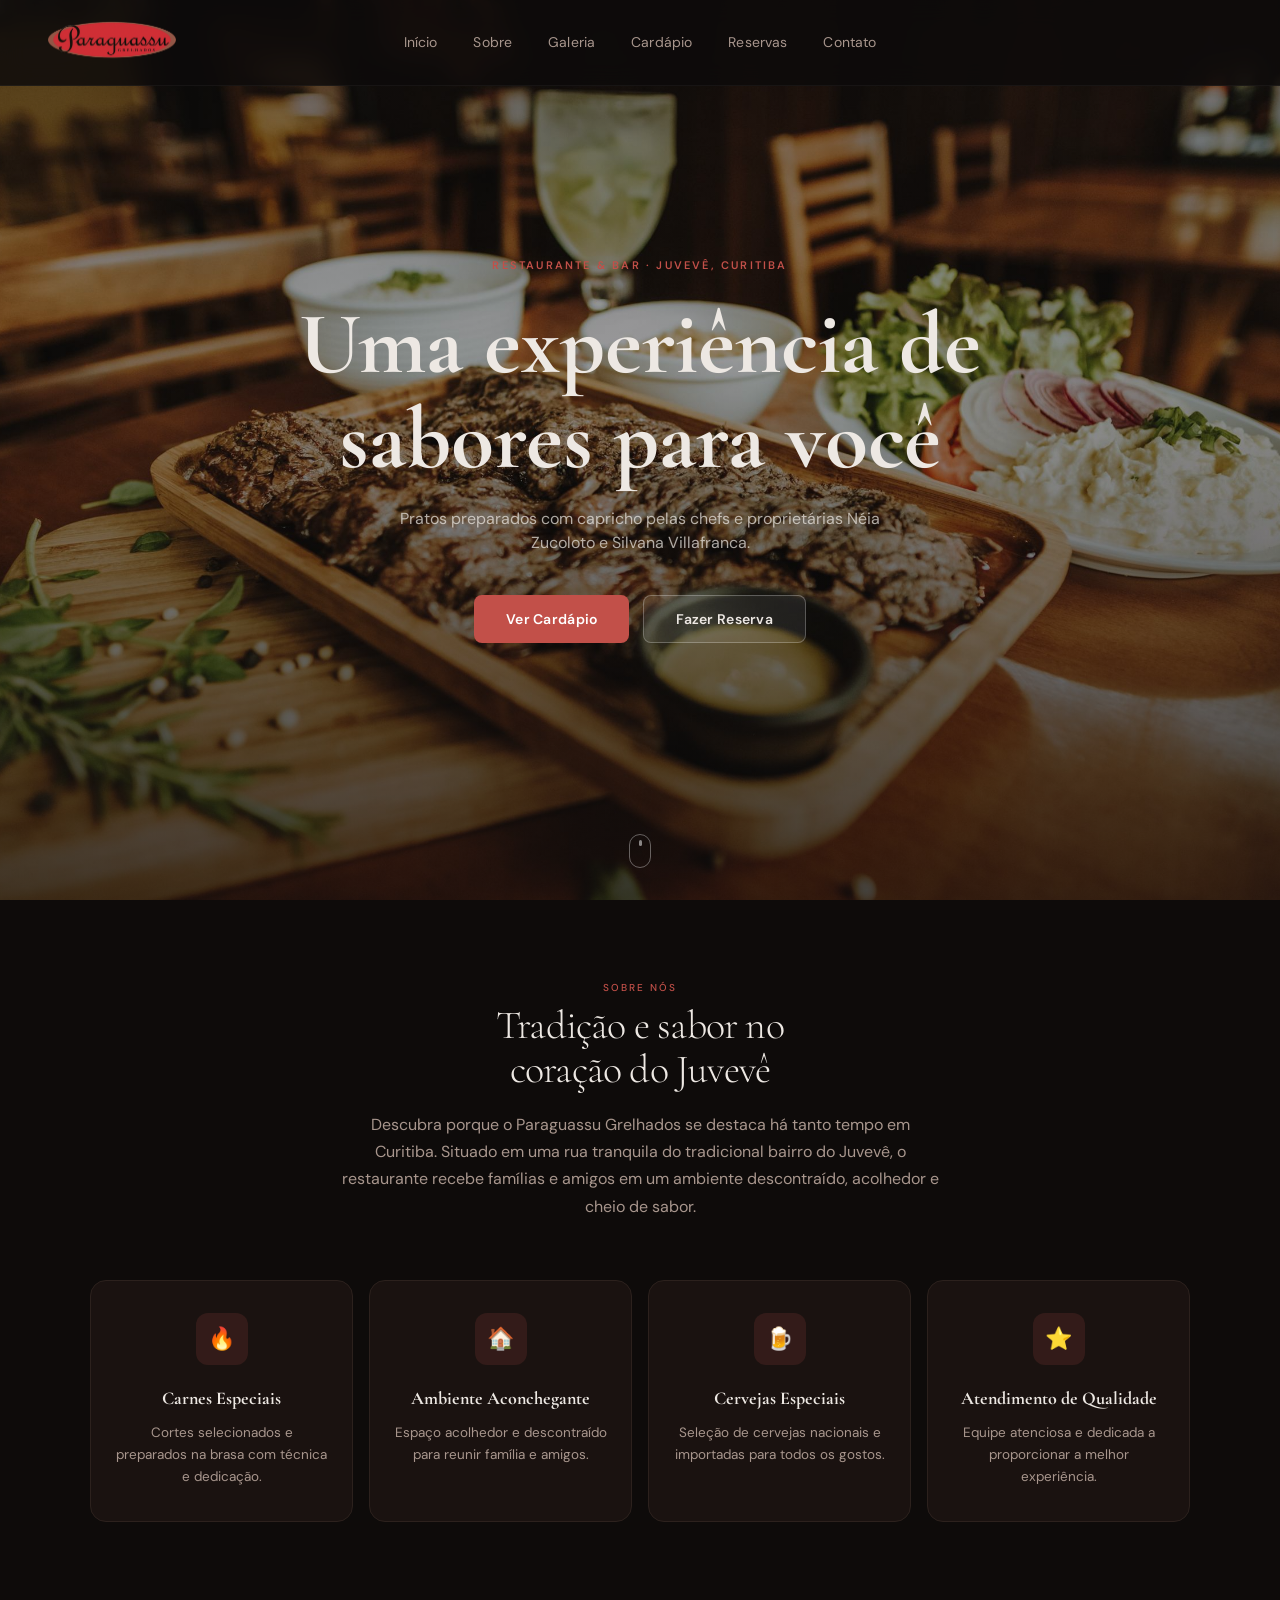
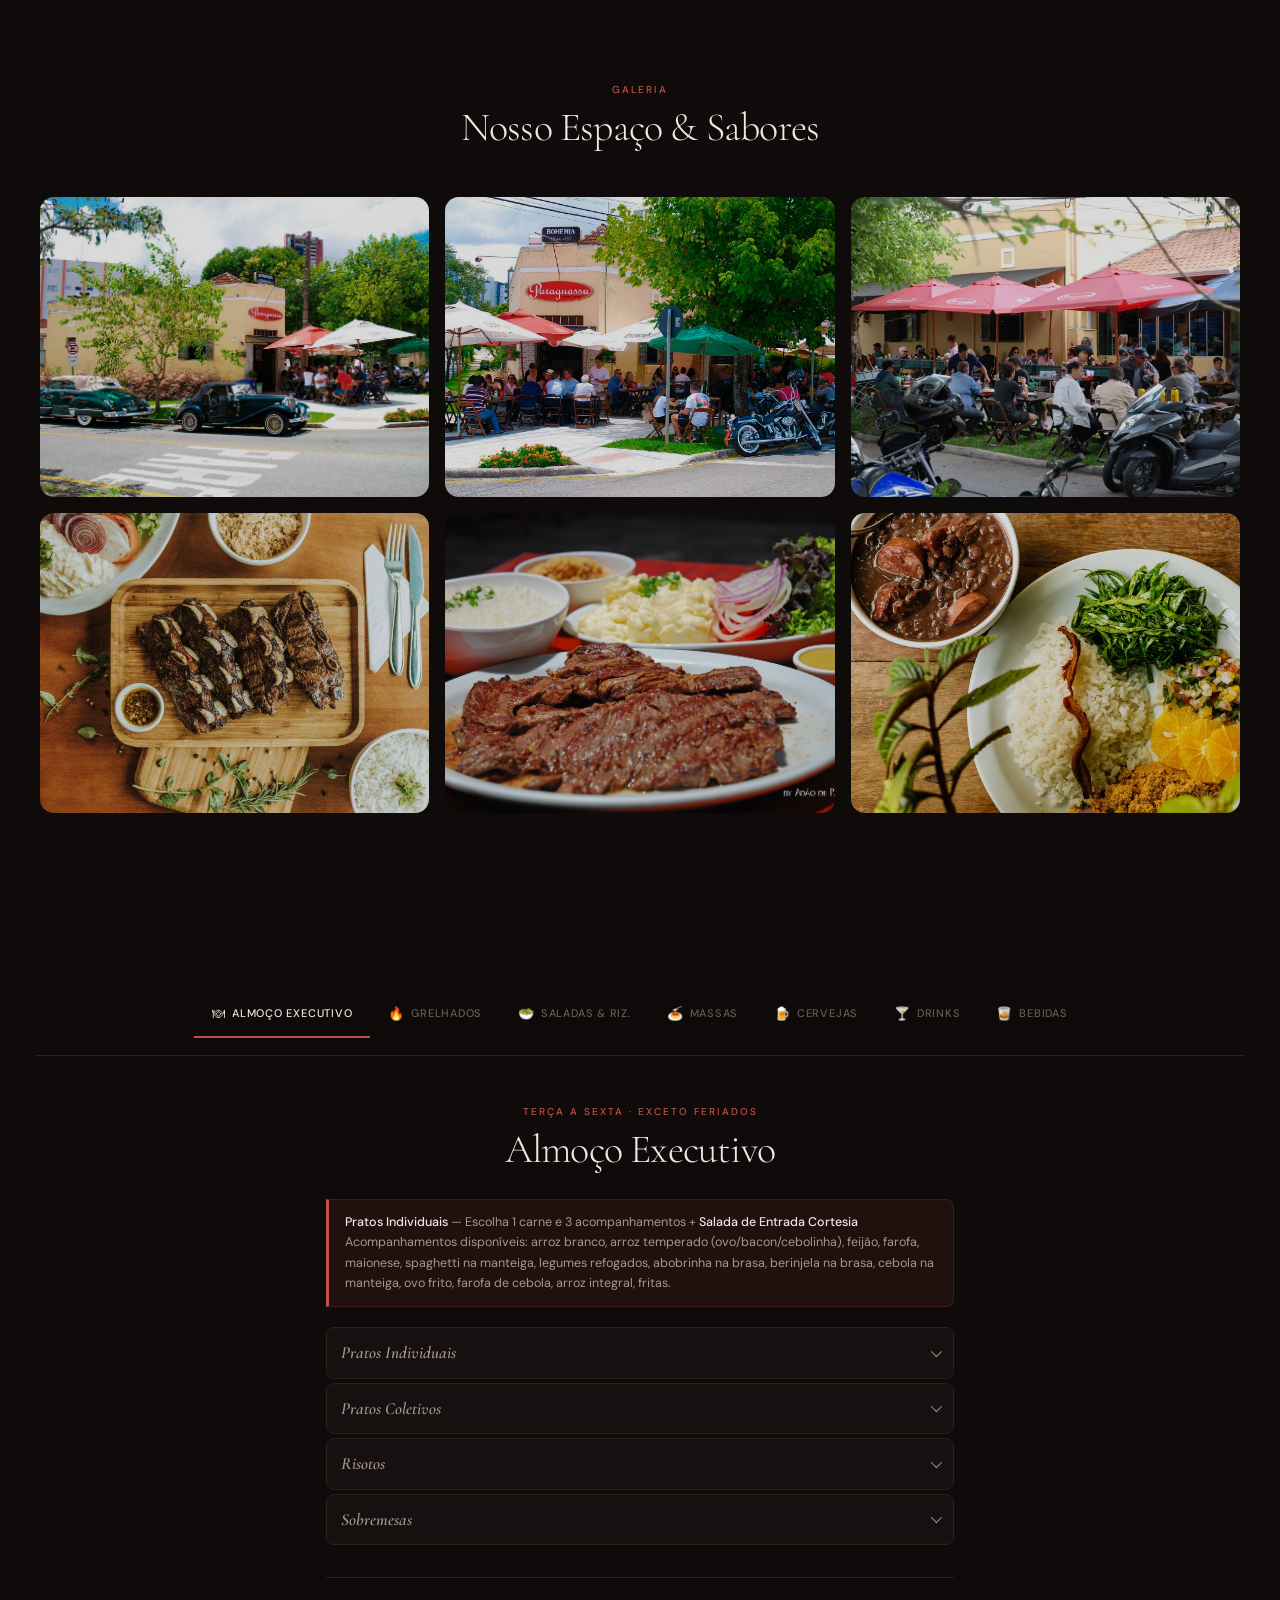
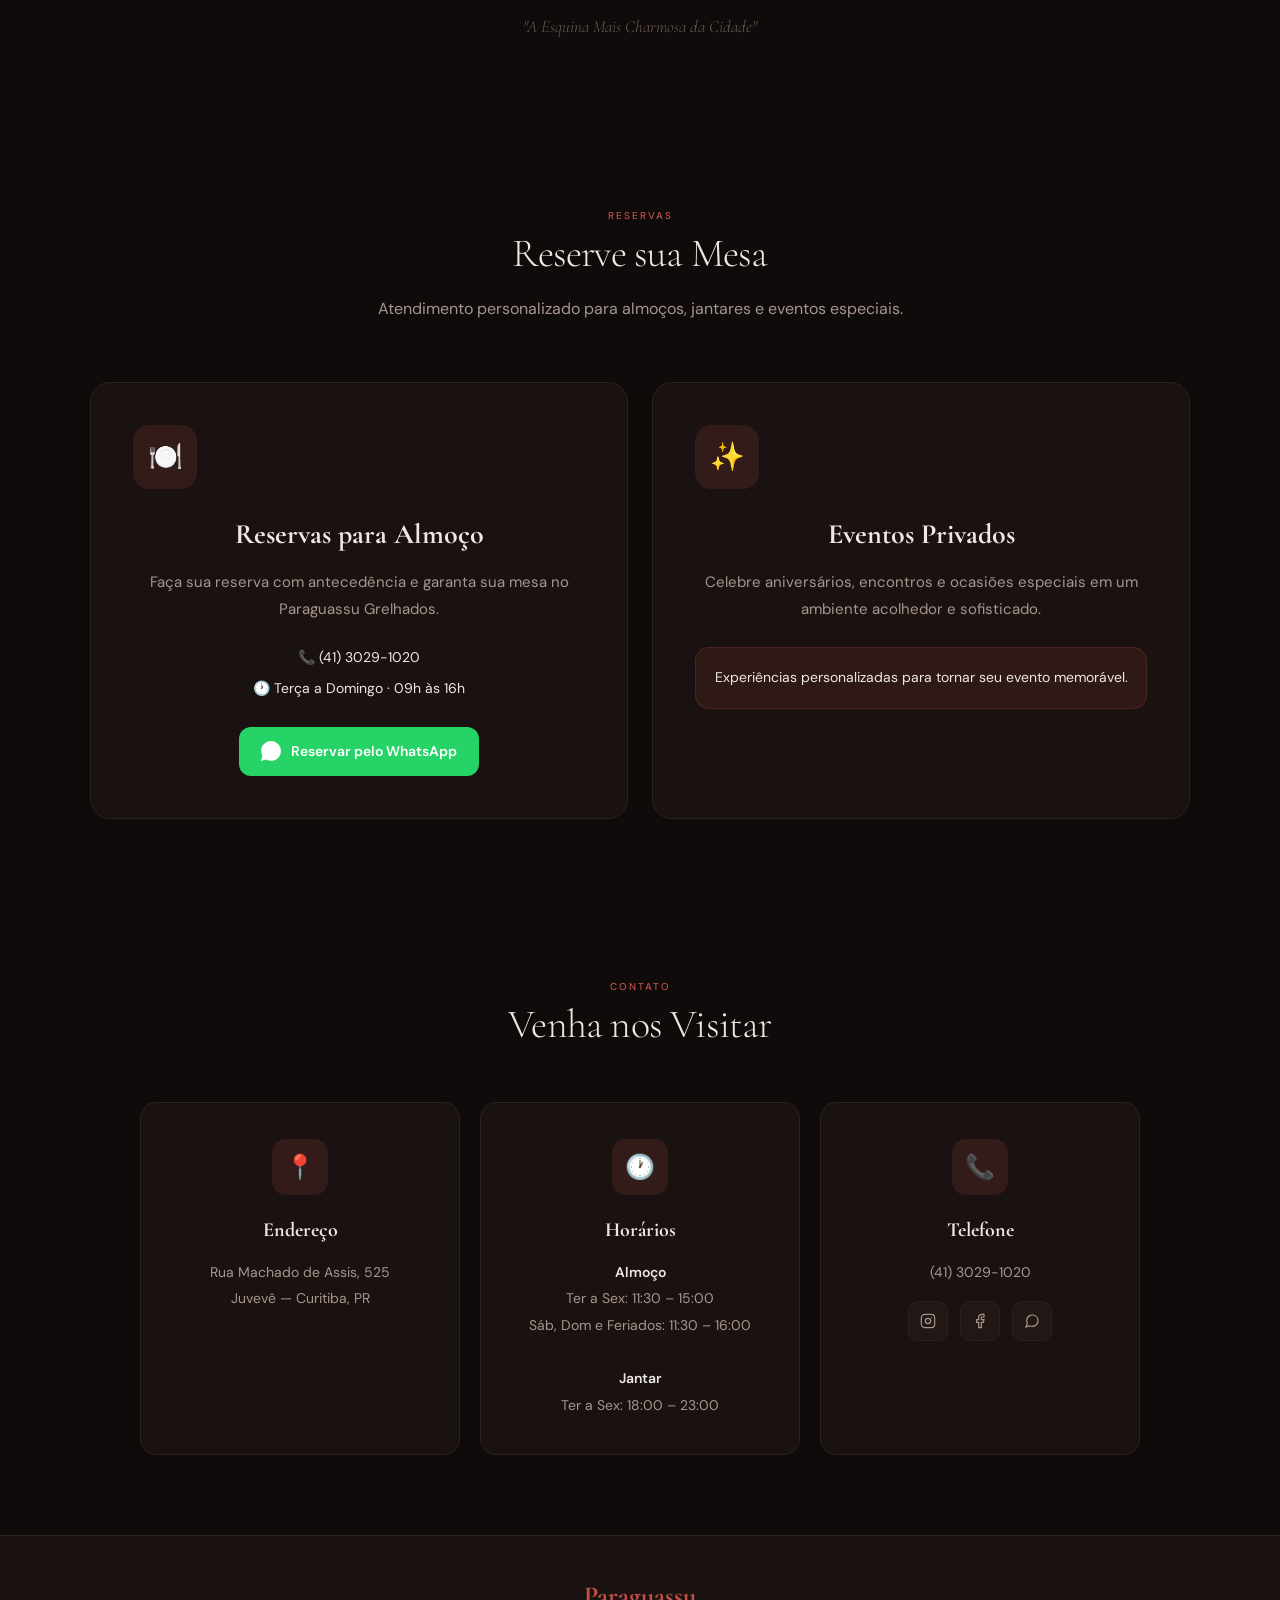
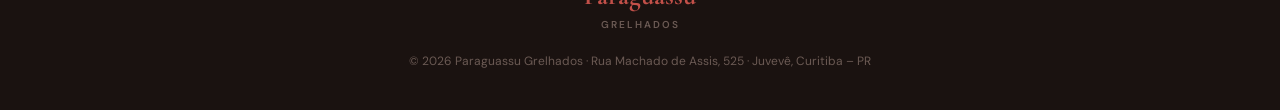
==== index.html @ b39ba0d5 "Site Paraguassu Grelhados" ====
<!DOCTYPE html>
<html lang="pt-BR">

<head>
    <meta charset="UTF-8" />
    <meta name="viewport" content="width=device-width, initial-scale=1.0" />

    <title>Paraguassu Grelhados — Restaurante no Juvevê, Curitiba | Carnes & Bar</title>
    <meta name="description"
        content="Restaurante especializado em grelhados no bairro Juvevê, Curitiba. Carnes selecionadas na brasa, cervejas especiais e ambiente aconchegante. Reserve sua mesa: (41) 3029-1020." />
    <meta name="keywords"
        content="restaurante Juvevê, grelhados Curitiba, churrasco Juvevê, restaurante Curitiba, picanha Curitiba, fraldinha, carnes na brasa, bar Juvevê, almoço executivo Curitiba, Paraguassu Grelhados" />

    <!-- Autor e robots -->
    <meta name="author" content="Paraguassu Grelhados" />
    <meta name="robots" content="index, follow, max-snippet:-1, max-image-preview:large, max-video-preview:-1" />

    <!-- URL canônica — substitua pelo domínio real -->
    <link rel="canonical" href="https://www.paraguassugrelhados.com.br/" />

    <!-- ═══════════════════════════════════════════════════════
         GEO — ajuda buscas locais
    ════════════════════════════════════════════════════════ -->
    <meta name="geo.region" content="BR-PR" />
    <meta name="geo.placename" content="Curitiba, Paraná, Brasil" />
    <meta name="geo.position" content="-25.4106;-49.2682" />
    <meta name="ICBM" content="-25.4106, -49.2682" />

    <!-- ═══════════════════════════════════════════════════════
         OPEN GRAPH — WhatsApp, Faacebook, LinkedIn
    ════════════════════════════════════════════════════════ -->
    <meta property="og:type" content="restaurant" />
    <meta property="og:site_name" content="Paraguassu Grelhados" />
    <meta property="og:title" content="Paraguassu Grelhados — Grelhados & Bar no Juvevê, Curitiba" />
    <meta property="og:description"
        content="Carnes selecionadas na brasa, cervejas especiais e um ambiente aconchegante no coração do Juvevê. Reserve agora: (41) 3029-1020." />
    <meta property="og:url" content="https://www.paraguassugrelhados.com.br/" />
    <meta property="og:image" content="https://www.paraguassugrelhados.com.br/imagens/og-image.jpg" />
    <meta property="og:image:width" content="1200" />
    <meta property="og:image:height" content="630" />
    <meta property="og:image:alt" content="Carnes grelhadas na brasa do Paraguassu Grelhados em Curitiba" />
    <meta property="og:locale" content="pt_BR" />

    <!-- Dados específicos de restaurante para Facebook -->
    <meta property="restaurant:contact_info:street_address" content="Rua Machado de Assis, 525" />
    <meta property="restaurant:contact_info:locality" content="Juvevê" />
    <meta property="restaurant:contact_info:region" content="Curitiba, PR" />
    <meta property="restaurant:contact_info:country_name" content="Brasil" />
    <meta property="restaurant:contact_info:phone_number" content="+55 41 3029-1020" />
    <link rel="preconnect" href="https://fonts.googleapis.com" />
    <link rel="preconnect" href="https://fonts.gstatic.com" crossorigin />
    <link rel="dns-prefetch" href="https://www.google-analytics.com" />
    <link
        href="https://fonts.googleapis.com/css2?family=Playfair+Display:wght@400;700;900&family=Inter:wght@300;400;500;600&display=swap"
        rel="stylesheet" />

    <!-- Preload da imagem hero (LCP) — troque pelo nome real -->
    <link rel="preload" as="image" href="imagens/foto_ambiente_1.webp" fetchpriority="high" />

    <link rel="stylesheet" href="styles.css" />

    <!-- ═══════════════════════════════════════════════════════
         SCHEMA.ORG — Dados Estruturados JSON-LD
         Google usa isso para rich results: horários, avaliações,
         cardápio, endereço no Google Maps etc.
    ════════════════════════════════════════════════════════ -->
    <script type="application/ld+json">
    {
      "@context": "https://schema.org",
      "@type": "Restaurant",
      "@id": "https://www.paraguassugrelhados.com.br/#restaurant",
      "name": "Paraguassu Grelhados",
      "alternateName": "Paraguassu",
      "description": "Restaurante especializado em grelhados e carnes na brasa no bairro Juvevê, Curitiba. Ambiente aconchegante, cervejas especiais e atendimento personalizado.",
      "url": "https://www.paraguassugrelhados.com.br/",
      "logo": "https://www.paraguassugrelhados.com.br/imagens/logo.png",
      "image": [
        "https://www.paraguassugrelhados.com.br/imagens/og-image.jpg",
        "https://www.paraguassugrelhados.com.br/imagens/foto_ambiente_1.webp",
        "https://www.paraguassugrelhados.com.br/imagens/foto_prato_2.jpg"
      ],
      "telephone": "+55-41-3029-1020",
      "email": "contato@paraguassugrelhados.com.br",
      "address": {
        "@type": "PostalAddress",
        "streetAddress": "Rua Machado de Assis, 525",
        "addressLocality": "Curitiba",
        "addressRegion": "PR",
        "postalCode": "80035-010",
        "addressCountry": "BR",
        "description": "Bairro Juvevê"
      },
      "geo": {
        "@type": "GeoCoordinates",
        "latitude": -25.4106,
        "longitude": -49.2682
      },
      "hasMap": "https://maps.google.com/?q=Rua+Machado+de+Assis,525,Juvevê,Curitiba",
      "openingHoursSpecification": [
        {
          "@type": "OpeningHoursSpecification",
          "dayOfWeek": ["Tuesday","Wednesday","Thursday","Friday"],
          "opens": "11:30",
          "closes": "15:00",
          "description": "Almoço"
        },
        {
          "@type": "OpeningHoursSpecification",
          "dayOfWeek": ["Saturday","Sunday"],
          "opens": "11:30",
          "closes": "16:00",
          "description": "Almoço — Sábado, Domingo e Feriados"
        },
        {
          "@type": "OpeningHoursSpecification",
          "dayOfWeek": ["Tuesday","Wednesday","Thursday","Friday"],
          "opens": "18:00",
          "closes": "23:00",
          "description": "Jantar"
        }
      ],
      "servesCuisine": ["Brasileira","Grelhados","Carnes na Brasa","Bar"],
      "priceRange": "$$",
      "currenciesAccepted": "BRL",
      "paymentAccepted": "Dinheiro, Cartão de Crédito, Cartão de Débito, PIX",
      "menu": "https://www.paraguassugrelhados.com.br/cardapio/",
      "hasMenu": {
        "@type": "Menu",
        "name": "Cardápio Paraguassu Grelhados",
        "url": "https://www.paraguassugrelhados.com.br/cardapio/",
        "hasMenuSection": [
          {
            "@type": "MenuSection",
            "name": "Grelhados",
            "description": "Carnes selecionadas grelhadas na brasa: picanha, fraldinha, mignon, contrafilé e muito mais."
          },
          {
            "@type": "MenuSection",
            "name": "Almoço Executivo",
            "description": "Prato completo com carne, 3 acompanhamentos e salada de entrada cortesia. Disponível de terça a sexta."
          },
          {
            "@type": "MenuSection",
            "name": "Cervejas Especiais",
            "description": "Seleção de cervejas artesanais nacionais e importadas."
          },
          {
            "@type": "MenuSection",
            "name": "Drinks e Caipirinhas",
            "description": "Coquetéis artesanais, caipirinhas e drinques especiais."
          }
        ]
      },
      "sameAs": [
        "https://www.instagram.com/paraguassugrelhados/",
        "https://www.facebook.com/ParaguassuGrelhados/"
      ],
      "founder": [
        {
          "@type": "Person",
          "name": "Néia Zucoloto"
        },
        {
          "@type": "Person",
          "name": "Silvana Villafranca"
        }
      ],
      "amenityFeature": [
        { "@type": "LocationFeatureSpecification", "name": "Estacionamento próximo", "value": true },
        { "@type": "LocationFeatureSpecification", "name": "Aceita reservas", "value": true },
        { "@type": "LocationFeatureSpecification", "name": "Ambiente familiar", "value": true },
        { "@type": "LocationFeatureSpecification", "name": "Bar", "value": true },
        { "@type": "LocationFeatureSpecification", "name": "Área para eventos privados", "value": true }
      ]
    }
    </script>

    <!-- BreadcrumbList — ajuda o Google exibir trilha de navegação nos resultados -->
    <script type="application/ld+json">
    {
      "@context": "https://schema.org",
      "@type": "BreadcrumbList",
      "itemListElement": [
        {
          "@type": "ListItem",
          "position": 1,
          "name": "Início",
          "item": "https://www.paraguassugrelhados.com.br/"
        },
        {
          "@type": "ListItem",
          "position": 2,
          "name": "Cardápio",
          "item": "https://www.paraguassugrelhados.com.br/#cardapio"
        },
        {
          "@type": "ListItem",
          "position": 3,
          "name": "Reservas",
          "item": "https://www.paraguassugrelhados.com.br/#reservas"
        },
        {
          "@type": "ListItem",
          "position": 4,
          "name": "Contato",
          "item": "https://www.paraguassugrelhados.com.br/#contato"
        }
      ]
    }
    </script>

    <!-- FAQ Schema — aparece como rich snippet no Google -->
    <script type="application/ld+json">
    {
      "@context": "https://schema.org",
      "@type": "FAQPage",
      "mainEntity": [
        {
          "@type": "Question",
          "name": "Qual o horário de funcionamento do Paraguassu Grelhados?",
          "acceptedAnswer": {
            "@type": "Answer",
            "text": "Almoço: terça a sexta das 11h30 às 15h00; sábado, domingo e feriados das 11h30 às 16h00. Jantar: terça a sexta das 18h00 às 23h00."
          }
        },
        {
          "@type": "Question",
          "name": "Como fazer uma reserva no Paraguassu Grelhados?",
          "acceptedAnswer": {
            "@type": "Answer",
            "text": "Você pode reservar pelo telefone (41) 3029-1020 ou pelo WhatsApp. Atendemos de terça a domingo das 09h às 16h."
          }
        },
        {
          "@type": "Question",
          "name": "Onde fica o Paraguassu Grelhados?",
          "acceptedAnswer": {
            "@type": "Answer",
            "text": "Estamos localizados na Rua Machado de Assis, 525, no bairro Juvevê, em Curitiba — PR."
          }
        },
        {
          "@type": "Question",
          "name": "O Paraguassu Grelhados tem almoço executivo?",
          "acceptedAnswer": {
            "@type": "Answer",
            "text": "Sim! Oferecemos almoço executivo de terça a sexta (exceto feriados), com escolha de 1 carne, 3 acompanhamentos e salada de entrada cortesia."
          }
        }
      ]
    }
    </script>

</head>

<body>

    <nav id="navbar">
        <div class="nav-logo">
            <img src="imagens/logo.png" alt="Paraguassu Grelhados — Restaurante no Juvevê, Curitiba"
                class="nav-logo-img" loading="eager" />
        </div>
        <ul class="nav-links">
            <li><a href="#inicio">Início</a></li>
            <li><a href="#sobre">Sobre</a></li>
            <li><a href="#galeria">Galeria</a></li>
            <li><a href="#cardapio">Cardápio</a></li>
            <li><a href="#reservas">Reservas</a></li>
            <li><a href="#contato">Contato</a></li>
        </ul>
        <button class="hamburger" onclick="toggleMenu()" aria-label="Abrir menu de navegação">
            <span></span><span></span><span></span>
        </button>
    </nav>

    <div class="mobile-menu" id="mobileMenu" role="navigation" aria-label="Menu mobile">
        <button class="mobile-close" onclick="toggleMenu()" aria-label="Fechar menu">✕</button>
        <a href="#inicio" onclick="toggleMenu()">Início</a>
        <a href="#sobre" onclick="toggleMenu()">Sobre</a>
        <a href="#cardapio" onclick="toggleMenu()">Cardápio</a>
        <a href="#galeria" onclick="toggleMenu()">Galeria</a>
        <a href="#reservas" onclick="toggleMenu()">Reservas</a>
        <a href="#contato" onclick="toggleMenu()">Contato</a>
    </div>

    <!-- HERO -->
    <section id="inicio" aria-label="Apresentação do restaurante">
        <div class="hero-bg" role="img" aria-label="Carnes grelhadas na brasa do Paraguassu Grelhados"></div>
        <div class="hero-content">
            <p class="hero-eyebrow">Restaurante &amp; Bar · Juvevê, Curitiba</p>
            <h1 class="hero-title">Uma experiência de sabores para você</h1>
            <p class="hero-sub">Pratos preparados com capricho pelas chefs e proprietárias Néia Zucoloto e Silvana
                Villafranca.</p>
            <div class="hero-btns">
                <button class="btn-primary"
                    onclick="document.getElementById('cardapio').scrollIntoView({behavior:'smooth'})">
                    Ver Cardápio
                </button>
                <button class="btn-outline"
                    onclick="document.getElementById('reservas').scrollIntoView({behavior:'smooth'})">
                    Fazer Reserva
                </button>
            </div>
        </div>
        <div class="scroll-hint" aria-hidden="true">
            <div class="scroll-mouse"></div>
        </div>
    </section>

    <!-- SOBRE -->
    <section id="sobre" aria-label="Sobre o Paraguassu Grelhados">
        <p class="section-tag reveal">Sobre Nós</p>
        <h2 class="section-title reveal">Tradição e sabor no<br>coração do Juvevê</h2>
        <p class="section-subtitle reveal">Descubra porque o Paraguassu Grelhados se destaca há tanto tempo em Curitiba.
            Situado em uma rua tranquila do tradicional bairro do Juvevê, o restaurante recebe famílias e amigos em um
            ambiente descontraído, acolhedor e cheio de sabor.</p>
        <div class="sobre-grid">
            <div class="feature-card reveal">
                <div class="feature-icon" aria-hidden="true">🔥</div>
                <div class="feature-title">Carnes Especiais</div>
                <p class="feature-text">Cortes selecionados e preparados na brasa com técnica e dedicação.</p>
            </div>
            <div class="feature-card reveal">
                <div class="feature-icon" aria-hidden="true">🏠</div>
                <div class="feature-title">Ambiente Aconchegante</div>
                <p class="feature-text">Espaço acolhedor e descontraído para reunir família e amigos.</p>
            </div>
            <div class="feature-card reveal">
                <div class="feature-icon" aria-hidden="true">🍺</div>
                <div class="feature-title">Cervejas Especiais</div>
                <p class="feature-text">Seleção de cervejas nacionais e importadas para todos os gostos.</p>
            </div>
            <div class="feature-card reveal">
                <div class="feature-icon" aria-hidden="true">⭐</div>
                <div class="feature-title">Atendimento de Qualidade</div>
                <p class="feature-text">Equipe atenciosa e dedicada a proporcionar a melhor experiência.</p>
            </div>
        </div>
    </section>

    <!-- GALERIA -->
    <section id="galeria" aria-label="Galeria de fotos do Paraguassu Grelhados">
        <p class="section-tag reveal">Galeria</p>
        <h2 class="section-title reveal">Nosso Espaço &amp; Sabores</h2>
        <div class="gallery-grid" style="margin-top:48px;">
            <div class="gallery-item reveal">
                <div class="gallery-ph">
                    <img src="imagens/paraguassu_grelhados_fachada_0101.jpg"
                        alt="Fachada do Paraguassu Grelhados na Rua Machado de Assis, Juvevê, Curitiba" width="600"
                        height="400" loading="lazy" />
                </div>
            </div>
            <div class="gallery-item reveal" onclick="openLightbox(this)">
                <div class="gallery-ph">
                    <img src="imagens/foto_ambiente_2.jpg"
                        alt="Ambiente interno do Paraguassu Grelhados — mesas e decoração aconchegante" width="600"
                        height="400" loading="lazy" />
                </div>
            </div>
            <div class="gallery-item reveal" onclick="openLightbox(this)">
                <div class="gallery-ph">
                    <img src="imagens/foto_ambiente_1.webp" alt="Salão do restaurante Paraguassu Grelhados em Curitiba"
                        width="600" height="400" loading="lazy" />
                </div>
            </div>
            <div class="gallery-item reveal" onclick="openLightbox(this)">
                <div class="gallery-ph">
                    <img src="imagens/foto_prato_2.jpg" alt="Picanha na brasa servida no Paraguassu Grelhados"
                        width="600" height="400" loading="lazy" />
                </div>
            </div>
            <div class="gallery-item reveal" onclick="openLightbox(this)">
                <div class="gallery-ph">
                    <img src="imagens/foto_prato_3.jpg"
                        alt="Prato de grelhados especiais do Paraguassu — fraldinha e acompanhamentos" width="600"
                        height="400" loading="lazy" />
                </div>
            </div>
            <div class="gallery-item reveal" onclick="openLightbox(this)">
                <div class="gallery-ph">
                    <img src="imagens/paraguassu_grelhados_005.jpg"
                        alt="Detalhe da brasa e grelha do Paraguassu Grelhados em Curitiba" width="600" height="400"
                        loading="lazy" />
                </div>
            </div>
        </div>
    </section>

    <!-- CARDÁPIO -->
    <section id="cardapio" aria-label="Cardápio do Paraguassu Grelhados">
    </section>

    <!-- RESERVAS -->
    <section id="reservas" aria-label="Reservas no Paraguassu Grelhados">
        <p class="section-tag reveal">Reservas</p>
        <h2 class="section-title reveal">Reserve sua Mesa</h2>
        <p class="section-subtitle reveal">
            Atendimento personalizado para almoços, jantares e eventos especiais.
        </p>
        <div class="reservas-wrapper reveal">

            <div class="reserva-card">
                <div class="reserva-icon" aria-hidden="true">🍽️</div>
                <h3>Reservas para Almoço</h3>
                <p>Faça sua reserva com antecedência e garanta sua mesa no Paraguassu Grelhados.</p>
                <div class="reserva-info">
                    <span>📞 (41) 3029-1020</span>
                    <span>🕐 Terça a Domingo · 09h às 16h</span>
                </div>
                <a href="https://wa.me/554130291020" target="_blank" rel="noopener noreferrer" class="whatsapp-btn"
                    aria-label="Reservar mesa no Paraguassu Grelhados pelo WhatsApp">
                    <svg xmlns="http://www.w3.org/2000/svg" width="20" height="20" viewBox="0 0 24 24"
                        fill="currentColor" aria-hidden="true">
                        <path
                            d="M20.52 3.48A11.79 11.79 0 0012.04 0C5.5 0 .16 5.34.16 11.88c0 2.09.55 4.13 1.59 5.92L0 24l6.39-1.67a11.9 11.9 0 005.65 1.44h.01c6.54 0 11.88-5.34 11.88-11.88 0-3.17-1.23-6.14-3.41-8.41z" />
                    </svg>
                    Reservar pelo WhatsApp
                </a>
            </div>

            <div class="reserva-card">
                <div class="reserva-icon" aria-hidden="true">✨</div>
                <h3>Eventos Privados</h3>
                <p>Celebre aniversários, encontros e ocasiões especiais em um ambiente acolhedor e sofisticado.</p>
                <div class="evento-highlight">
                    Experiências personalizadas para tornar seu evento memorável.
                </div>
            </div>

        </div>
    </section>

    <!-- CONTATO -->
    <section id="contato" aria-label="Informações de contato e localização">
        <p class="section-tag reveal">Contato</p>
        <h2 class="section-title reveal">Venha nos Visitar</h2>
        <div class="contato-grid" style="margin-top:56px;">

            <div class="contato-card reveal">
                <div class="contato-icon" aria-hidden="true">📍</div>
                <h3 class="contato-title">Endereço</h3>
                <address class="contato-text" style="font-style:normal;">
                    Rua Machado de Assis, 525<br>
                    Juvevê — Curitiba, PR
                </address>
            </div>

            <div class="contato-card reveal">
                <div class="contato-icon" aria-hidden="true">🕐</div>
                <h3 class="contato-title">Horários</h3>
                <p class="contato-text">
                    <strong>Almoço</strong><br>
                    Ter a Sex: 11:30 – 15:00<br>
                    Sáb, Dom e Feriados: 11:30 – 16:00<br><br>
                    <strong>Jantar</strong><br>
                    Ter a Sex: 18:00 – 23:00
                </p>
            </div>

            <div class="contato-card reveal">
                <div class="contato-icon" aria-hidden="true">📞</div>
                <h3 class="contato-title">Telefone</h3>
                <p class="contato-text">
                    <a href="tel:+554130291020" style="color:inherit;text-decoration:none;">(41) 3029-1020</a>
                </p>
                <div class="social-row">
                    <a href="https://www.instagram.com/paraguassugrelhados/" class="social-btn"
                        title="Instagram do Paraguassu Grelhados" target="_blank" rel="noopener noreferrer"
                        aria-label="Instagram do Paraguassu Grelhados">
                        <svg width="16" height="16" viewBox="0 0 24 24" fill="none" stroke="currentColor"
                            stroke-width="1.8" aria-hidden="true">
                            <rect x="2" y="2" width="20" height="20" rx="5" />
                            <circle cx="12" cy="12" r="4" />
                            <circle cx="17.5" cy="6.5" r="1" fill="currentColor" stroke="none" />
                        </svg>
                    </a>
                    <a href="https://www.facebook.com/ParaguassuGrelhados/photos/?locale=pt_BR" class="social-btn"
                        title="Facebook do Paraguassu Grelhados" target="_blank" rel="noopener noreferrer"
                        aria-label="Facebook do Paraguassu Grelhados">
                        <svg width="16" height="16" viewBox="0 0 24 24" fill="none" stroke="currentColor"
                            stroke-width="1.8" aria-hidden="true">
                            <path d="M18 2h-3a5 5 0 00-5 5v3H7v4h3v8h4v-8h3l1-4h-4V7a1 1 0 011-1h3z" />
                        </svg>
                    </a>
                    <a href="https://wa.me/554130291020" class="social-btn" title="WhatsApp do Paraguassu Grelhados"
                        target="_blank" rel="noopener noreferrer" aria-label="WhatsApp do Paraguassu Grelhados">
                        <svg width="16" height="16" viewBox="0 0 24 24" fill="none" stroke="currentColor"
                            stroke-width="1.8" aria-hidden="true">
                            <path
                                d="M21 11.5a8.38 8.38 0 01-.9 3.8 8.5 8.5 0 01-7.6 4.7 8.38 8.38 0 01-3.8-.9L3 21l1.9-5.7a8.38 8.38 0 01-.9-3.8 8.5 8.5 0 014.7-7.6 8.38 8.38 0 013.8-.9h.5a8.48 8.48 0 018 8v.5z" />
                        </svg>
                    </a>
                </div>
            </div>

        </div>
    </section>

    <!-- FOOTER -->
    <footer>
        <div class="footer-logo-name">Paraguassu</div>
        <div class="footer-logo-sub">Grelhados</div>
        <p class="footer-copy">© 2026 Paraguassu Grelhados · Rua Machado de Assis, 525 · Juvevê, Curitiba – PR</p>
    </footer>

    <script src="scripts.js"></script>
    <script src="cardapio/cardapio.js"></script>

</body>

</html>
---- styles.css ----
*::before,
*::after {
    box-sizing: border-box;
    margin: 0;
    padding: 0;
}

:root {
    --red: #c0504a;
    --red-dark: #a03f3a;
    --bg: #0d0b0b;
    --card: #1a1210;
    --card2: #211816;
    --border: #2e2320;
    --text: #f0ebe6;
    --text2: #a89990;
    --text3: #6b5a54;
    --serif: 'Playfair Display', Georgia, serif;
    --sans: 'Inter', sans-serif;
}

html {
    scroll-behavior: smooth;
    scroll-padding-top: 30px;
}

body {
    background: var(--bg);
    color: var(--text);
    font-family: var(--sans);
    font-size: 16px;
    line-height: 1.6;
    overflow-x: hidden;
}

nav {
    position: fixed;
    top: 0;
    left: 0;
    right: 0;
    z-index: 1000;
    display: flex;
    align-items: center;
    justify-content: space-between;
    padding: 18px 48px;
    background: rgba(13, 11, 11, 0.85);
    backdrop-filter: blur(12px);
    border-bottom: 1px solid rgba(255, 255, 255, 0.04);
    transition: background .3s;
}

.nav-logo {
    display: flex;
    flex-direction: column;
    line-height: 1;
}

.nav-links {
    position: absolute;

    left: 50%;
    transform: translateX(-50%);

    display: flex;
    gap: 36px;
    list-style: none;
}

.nav-logo-img{
    width: 8rem;
    height: auto;
}

.nav-links a {
    text-decoration: none;
    font-size: 14px;
    font-weight: 400;
    color: var(--text2);
    transition: color .2s;
    letter-spacing: 0.01em;
}

.nav-links a:hover {
    color: var(--text);
}

.hamburger {
    display: none;
    flex-direction: column;
    gap: 5px;
    cursor: pointer;
    background: none;
    border: none;
    padding: 4px;
}

.hamburger span {
    display: block;
    width: 22px;
    height: 1.5px;
    background: var(--text);
    transition: all .3s;
}

.mobile-menu {
    display: none;
    position: fixed;
    inset: 0;
    background: rgba(13, 11, 11, 0.98);
    z-index: 999;
    flex-direction: column;
    align-items: center;
    justify-content: center;
    gap: 32px;
}

.mobile-menu.open {
    display: flex;
}

.mobile-menu a {
    text-decoration: none;
    font-family: var(--serif);
    font-size: 28px;
    color: var(--text);
    transition: color .2s;
}

.mobile-menu a:hover {
    color: var(--red);
}

.mobile-close {
    position: absolute;
    top: 24px;
    right: 24px;
    background: none;
    border: none;
    color: var(--text);
    font-size: 24px;
    cursor: pointer;
}

/* HERO */
#inicio {
    position: relative;
    min-height: 100vh;
    display: flex;
    flex-direction: column;
    align-items: center;
    justify-content: center;
    text-align: center;
    padding: 0 24px;
    overflow: hidden;
}

.hero-bg {
    position: absolute;
    inset: 0;
    background: url(imagens/foto_prato_1.jpg) center/cover no-repeat;
}

.hero-bg::after {
    content: '';
    position: absolute;
    inset: 0;
    background: linear-gradient(to bottom, rgba(13, 11, 11, 0.55) 0%, rgba(13, 11, 11, 0.4) 40%, rgba(13, 11, 11, 0.75) 100%);
}

.hero-content {
    position: relative;
    z-index: 1;
    max-width: 820px;
}

.hero-eyebrow {
    font-size: 11px;
    font-weight: 600;
    letter-spacing: 0.2em;
    color: var(--red);
    text-transform: uppercase;
    margin-bottom: 24px;
    opacity: 0;
    animation: fadeUp .8s .2s forwards;
}

.hero-title {
    font-family: var(--serif);
    font-size: clamp(42px, 7vw, 88px);
    font-weight: 900;
    line-height: 1.08;
    color: var(--text);
    margin-bottom: 20px;
    opacity: 0;
    animation: fadeUp .9s .4s forwards;
}

.hero-sub {
    font-size: 16px;
    color: rgba(240, 235, 230, 0.7);
    max-width: 500px;
    margin: 0 auto 40px;
    opacity: 0;
    animation: fadeUp .9s .6s forwards;
}

.hero-btns {
    display: flex;
    gap: 14px;
    justify-content: center;
    flex-wrap: wrap;
    opacity: 0;
    animation: fadeUp .9s .8s forwards;
}

.btn-primary {
    background: var(--red);
    color: #fff;
    border: none;
    padding: 14px 32px;
    border-radius: 8px;
    font-size: 14px;
    font-weight: 600;
    font-family: var(--sans);
    cursor: pointer;
    transition: background .2s, transform .15s;
    letter-spacing: 0.02em;
}

.btn-primary:hover {
    background: var(--red-dark);
    transform: translateY(-1px);
}

.btn-outline {
    background: rgba(255, 255, 255, 0.08);
    color: var(--text);
    border: 1px solid rgba(255, 255, 255, 0.25);
    padding: 14px 32px;
    border-radius: 8px;
    font-size: 14px;
    font-weight: 600;
    font-family: var(--sans);
    cursor: pointer;
    transition: background .2s, border-color .2s, transform .15s;
    backdrop-filter: blur(4px);
    letter-spacing: 0.02em;
}

.btn-outline:hover {
    background: rgba(255, 255, 255, 0.14);
    border-color: rgba(255, 255, 255, 0.4);
    transform: translateY(-1px);
}

.scroll-hint {
    position: absolute;
    bottom: 32px;
    left: 50%;
    transform: translateX(-50%);
    display: flex;
    flex-direction: column;
    align-items: center;
    gap: 6px;
    opacity: 0;
    animation: fadeIn 1s 1.2s forwards;
}

.scroll-mouse {
    width: 22px;
    height: 34px;
    border: 1.5px solid rgba(255, 255, 255, 0.35);
    border-radius: 11px;
    display: flex;
    justify-content: center;
    padding-top: 5px;
}

.scroll-mouse::after {
    content: '';
    width: 3px;
    height: 6px;
    background: rgba(255, 255, 255, 0.5);
    border-radius: 2px;
    animation: scrollDot 1.5s infinite;
}

/* SECTION BASE */
section {
    padding: 80px 36px;
}

.section-tag {
    font-size: 11px;
    font-weight: 600;
    letter-spacing: 0.2em;
    color: var(--red);
    text-transform: uppercase;
    margin-bottom: 16px;
    text-align: center;
}

.section-title {
    font-family: var(--serif);
    font-size: clamp(36px, 5vw, 60px);
    font-weight: 900;
    line-height: 1.1;
    text-align: center;
    color: var(--text);
    margin-bottom: 20px;
}

.section-subtitle {
    font-size: 16px;
    color: var(--text2);
    text-align: center;
    max-width: 600px;
    margin: 0 auto 60px;
    line-height: 1.7;
}

/* SOBRE */
#sobre {
    background: var(--bg);
}

.sobre-grid {
    display: grid;
    grid-template-columns: repeat(4, 1fr);
    gap: 16px;
    max-width: 1100px;
    margin: 0 auto;
}

.feature-card {
    background: var(--card);
    border: 1px solid var(--border);
    border-radius: 16px;
    padding: 32px 24px;
    text-align: center;
    transition: border-color .25s, transform .25s;
}

.feature-card:hover {
    border-color: #3d2e2a;
    transform: translateY(-4px);
}

.feature-icon {
    width: 52px;
    height: 52px;
    border-radius: 12px;
    background: rgba(192, 80, 74, 0.15);
    display: flex;
    align-items: center;
    justify-content: center;
    margin: 0 auto 20px;
    font-size: 22px;
    color: var(--red);
}

.feature-title {
    font-family: var(--serif);
    font-size: 18px;
    font-weight: 700;
    color: var(--text);
    margin-bottom: 10px;
}

.feature-text {
    font-size: 13.5px;
    color: var(--text2);
    line-height: 1.65;
}

/* CARDÁPIO */
#cardapio {
    background: var(--bg);
}

.menu-grid {
    display: grid;
    grid-template-columns: repeat(3, 1fr);
    gap: 24px;
    max-width: 1100px;
    margin: 0 auto;
}

.menu-card {
    background: var(--card);
    border: 1px solid var(--border);
    border-radius: 16px;
    overflow: hidden;
    transition: transform .25s, border-color .25s;
}

.menu-card:hover {
    transform: translateY(-5px);
    border-color: #3d2e2a;
}

.menu-img {
    width: 100%;
    height: 260px;
    object-fit: cover;
    display: block;
    background: #1a1210;
}

.menu-img-placeholder {
    width: 100%;
    height: 260px;
    display: flex;
    align-items: center;
    justify-content: center;
    font-size: 48px;
    background: var(--card2);
}

.menu-body {
    padding: 24px;
}

.menu-name {
    font-family: var(--serif);
    font-size: 22px;
    font-weight: 700;
    color: var(--text);
    margin-bottom: 10px;
}

.menu-desc {
    font-size: 14px;
    color: var(--text2);
    line-height: 1.65;
    margin-bottom: 16px;
}

.menu-link {
    display: inline-flex;
    align-items: center;
    gap: 6px;
    font-size: 14px;
    font-weight: 600;
    color: var(--red);
    text-decoration: none;
    transition: gap .2s;
    cursor: pointer;
    background: none;
    border: none;
    font-family: var(--sans);
}

.menu-link:hover {
    gap: 10px;
}

.menu-link::after {
    content: '→';
}

/* GALERIA */
#galeria {
    background: var(--bg);
}

.gallery-grid {
    display: grid;
    grid-template-columns: repeat(3, 1fr);
    grid-template-rows: auto auto;
    gap: 16px;
    max-width: 1200px;
    margin: 0 auto;
}

.gallery-item {
    border-radius: 14px;
    overflow: hidden;
    cursor: pointer;
    position: relative;
}

.gallery-item img {
    width: 100%;
    height: 300px;
    object-fit: cover;
    display: block;
    transition: transform .4s, filter .4s;
    filter: brightness(0.85);
}

.gallery-item:hover img {
    transform: scale(1.04);
    filter: brightness(1);
}

.gallery-ph {
    width: 100%;
    height: 300px;
    display: flex;
    align-items: center;
    justify-content: center;
    font-size: 40px;
    background: var(--card);
    border-radius: 14px;
}

/* RESERVAS */
#reservas {
    background: var(--bg);
    text-align: center;
}

/* RESERVAS NOVO LAYOUT */
.reservas-wrapper {
    max-width: 1100px;
    margin: 60px auto 0;
    display: grid;
    grid-template-columns: repeat(2, 1fr);
    gap: 24px;
}

.reserva-card {
    background: var(--card);
    border: 1px solid var(--border);
    border-radius: 20px;
    padding: 42px;
    transition: .25s;
}

.reserva-card:hover {
    transform: translateY(-4px);
    border-color: #3d2e2a;
}

.reserva-icon {
    width: 64px;
    height: 64px;
    border-radius: 16px;
    background: rgba(192, 80, 74, 0.15);
    display: flex;
    align-items: center;
    justify-content: center;
    font-size: 28px;
    margin-bottom: 24px;
}

.reserva-card h3 {
    font-family: var(--serif);
    font-size: 28px;
    margin-bottom: 14px;
    color: var(--text);
}

.reserva-card p {
    color: var(--text2);
    line-height: 1.8;
    margin-bottom: 24px;
    font-size: 15px;
}

.reserva-info {
    display: flex;
    flex-direction: column;
    gap: 10px;
    margin-bottom: 28px;
    color: var(--text);
    font-size: 14px;
}

.whatsapp-btn {
    display: inline-flex;
    align-items: center;
    gap: 10px;
    background: #25D366;
    color: white;
    text-decoration: none;
    padding: 14px 22px;
    border-radius: 12px;
    font-weight: 600;
    transition: .2s;
}

.whatsapp-btn:hover {
    transform: translateY(-2px);
    filter: brightness(1.05);
}

.evento-highlight {
    background: rgba(192, 80, 74, 0.12);
    border: 1px solid rgba(192, 80, 74, 0.2);
    padding: 18px;
    border-radius: 14px;
    color: var(--text);
    line-height: 1.7;
}

/* RESPONSIVO */
@media(max-width:768px) {

    .reservas-wrapper {
        grid-template-columns: 1fr;
    }

    .reserva-card {
        padding: 28px;
    }

    .reserva-card h3 {
        font-size: 24px;
    }

    .whatsapp-btn {
        width: 100%;
        justify-content: center;
    }
}

/* CONTATO */
#contato {
    background: var(--bg);
}

.contato-grid {
    display: grid;
    grid-template-columns: repeat(3, 1fr);
    gap: 20px;
    max-width: 1000px;
    margin: 0 auto;
}

.contato-card {
    background: var(--card);
    border: 1px solid var(--border);
    border-radius: 16px;
    padding: 36px 28px;
    text-align: center;
    transition: border-color .25s;
}

.contato-card:hover {
    border-color: #3d2e2a;
}

.contato-icon {
    width: 56px;
    height: 56px;
    border-radius: 14px;
    background: rgba(192, 80, 74, 0.15);
    display: flex;
    align-items: center;
    justify-content: center;
    margin: 0 auto 20px;
    font-size: 24px;
    color: var(--red);
}

.contato-title {
    font-family: var(--serif);
    font-size: 20px;
    font-weight: 700;
    color: var(--text);
    margin-bottom: 14px;
}

.contato-text {
    font-size: 14px;
    color: var(--text2);
    line-height: 1.9;
}

.contato-text strong {
    color: var(--text);
    font-weight: 600;
}

.social-row {
    display: flex;
    justify-content: center;
    gap: 12px;
    margin-top: 16px;
}

.social-btn {
    width: 40px;
    height: 40px;
    border-radius: 10px;
    background: var(--card2);
    border: 1px solid var(--border);
    display: flex;
    align-items: center;
    justify-content: center;
    color: var(--text2);
    font-size: 16px;
    cursor: pointer;
    transition: background .2s, color .2s;
    text-decoration: none;
}

.social-btn:hover {
    background: rgba(192, 80, 74, 0.15);
    color: var(--red);
}

/* FOOTER */
footer {
    background: var(--card);
    border-top: 1px solid var(--border);
    padding: 40px 48px;
    text-align: center;
}

.footer-logo-name {
    font-family: var(--serif);
    font-size: 26px;
    font-weight: 700;
    color: var(--red);
}

.footer-logo-sub {
    font-size: 10px;
    font-weight: 600;
    letter-spacing: 0.2em;
    color: var(--text3);
    text-transform: uppercase;
    margin-top: 2px;
    margin-bottom: 20px;
}

.footer-links {
    display: flex;
    gap: 24px;
    justify-content: center;
    flex-wrap: wrap;
}

.footer-links a {
    text-decoration: none;
    font-size: 13px;
    color: var(--text2);
    transition: color .2s;
}

.footer-links a:hover {
    color: var(--text);
}

.footer-copy {
    font-size: 12px;
    color: var(--text3);
}


/* ANIMATIONS */
@keyframes fadeUp {
    from {
        opacity: 0;
        transform: translateY(28px);
    }

    to {
        opacity: 1;
        transform: translateY(0);
    }
}

@keyframes fadeIn {
    from {
        opacity: 0;
    }

    to {
        opacity: 1;
    }
}

@keyframes scrollDot {

    0%,
    100% {
        transform: translateY(0);
        opacity: 1;
    }

    50% {
        transform: translateY(6px);
        opacity: 0.3;
    }
}

.reveal {
    opacity: 0;
    transform: translateY(32px);
    transition: opacity .7s ease, transform .7s ease;
}

.reveal.visible {
    opacity: 1;
    transform: translateY(0);
}

/* RESPONSIVE */
@media(max-width:1024px) {
    .sobre-grid {
        grid-template-columns: 1fr 1fr;
    }

    .menu-grid {
        grid-template-columns: 1fr 1fr;
    }

    .gallery-grid {
        grid-template-columns: 1fr 1fr;
    }
}

@media(max-width:768px) {
    nav {
        padding: 16px 20px;
    }

    .nav-links {
        display: none;
    }

    .hamburger {
        display: flex;
    }

    section {
        padding: 70px 20px;
    }

    .form-row,
    .form-row-3 {
        grid-template-columns: 1fr;
    }

    .menu-grid {
        grid-template-columns: 1fr;
    }

    .contato-grid {
        grid-template-columns: 1fr;
    }

    .gallery-grid {
        grid-template-columns: 1fr;
    }

    .sobre-grid {
        grid-template-columns: 1fr 1fr;
    }
}

@media(max-width:480px) {
    .sobre-grid {
        grid-template-columns: 1fr;
    }
}
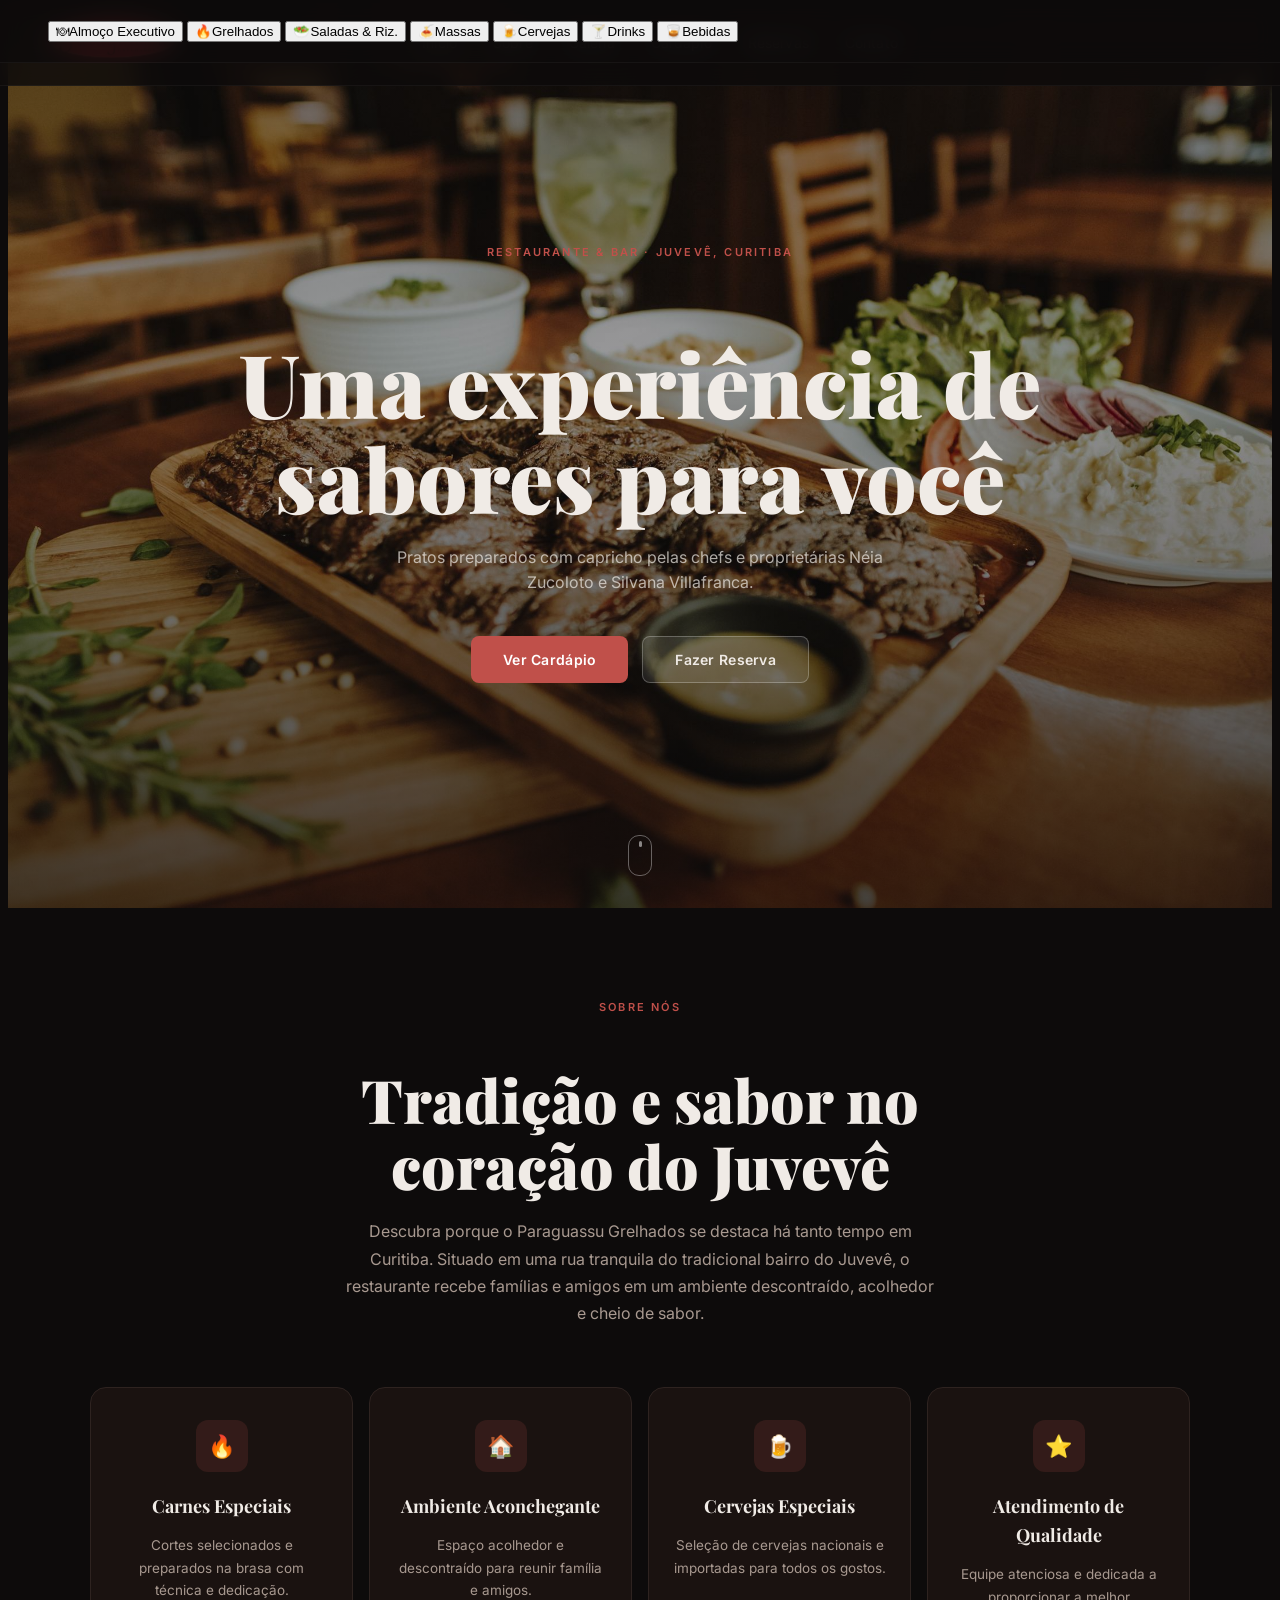
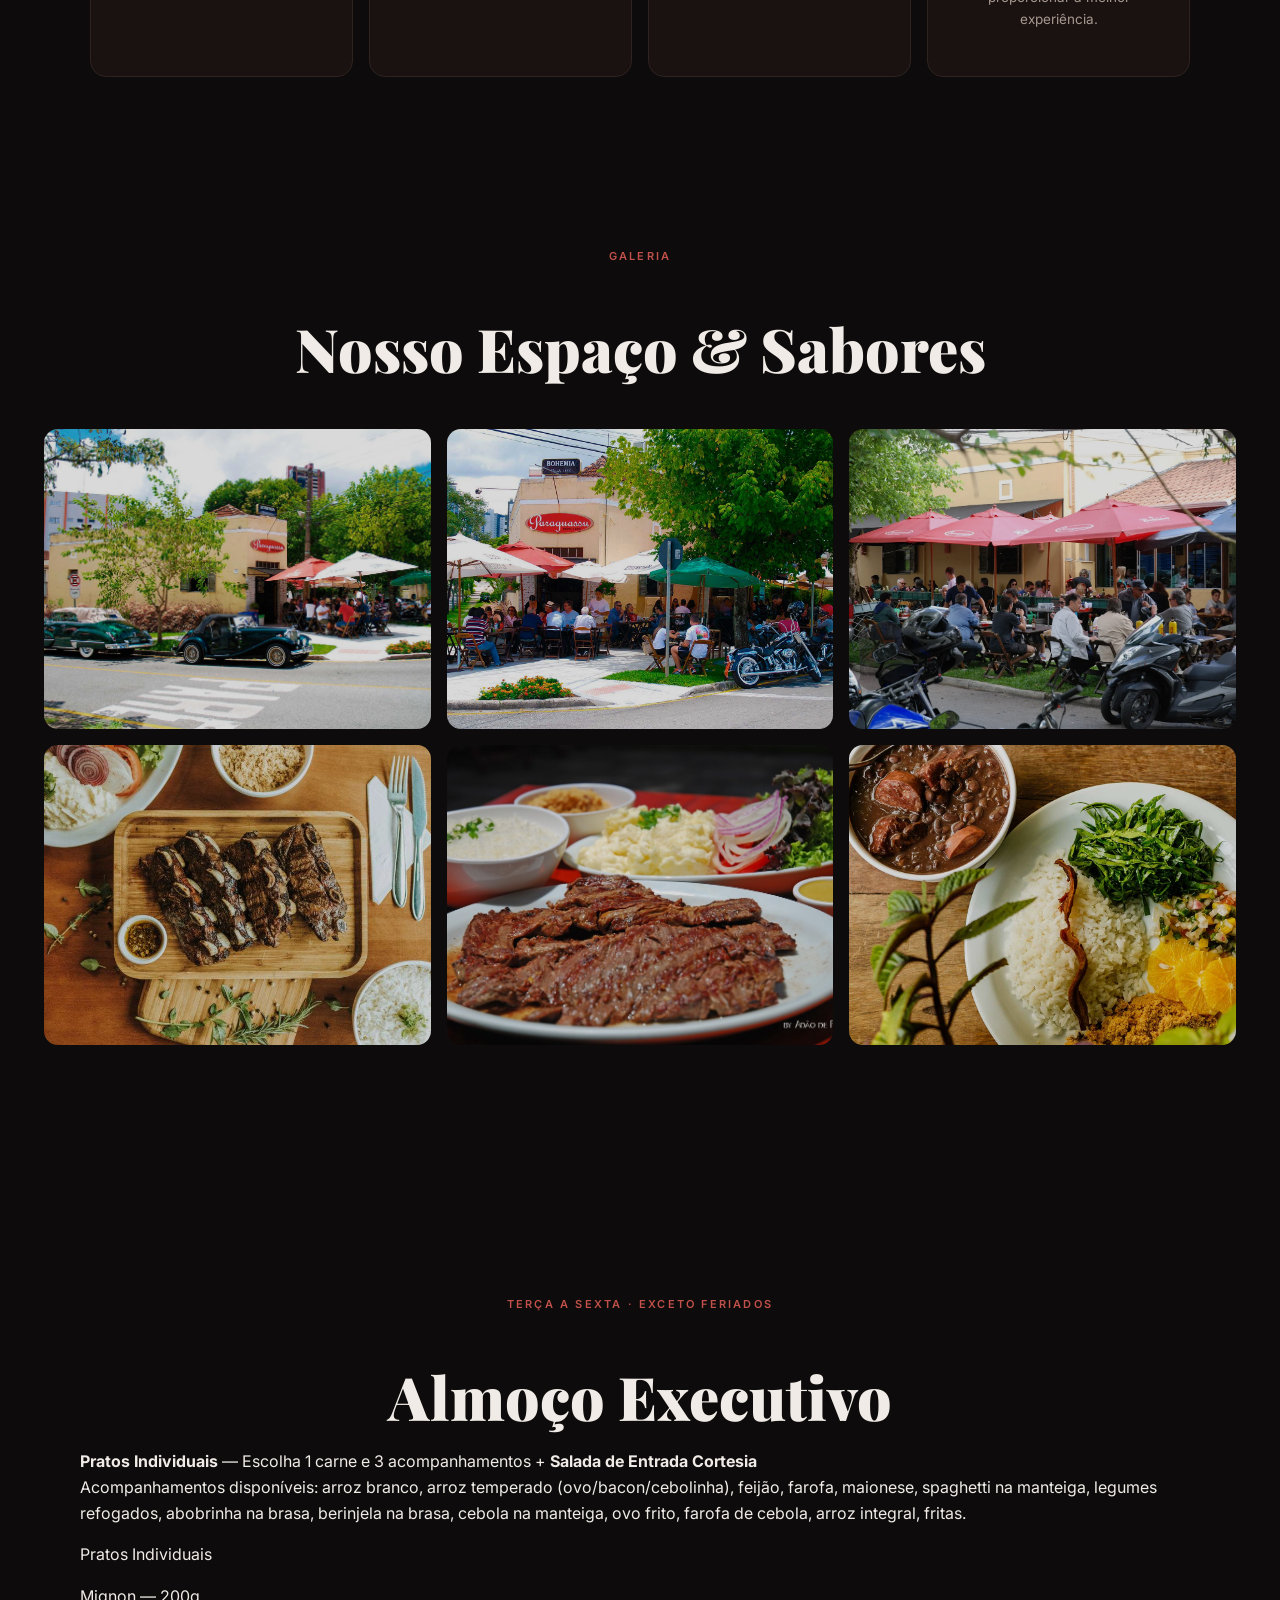
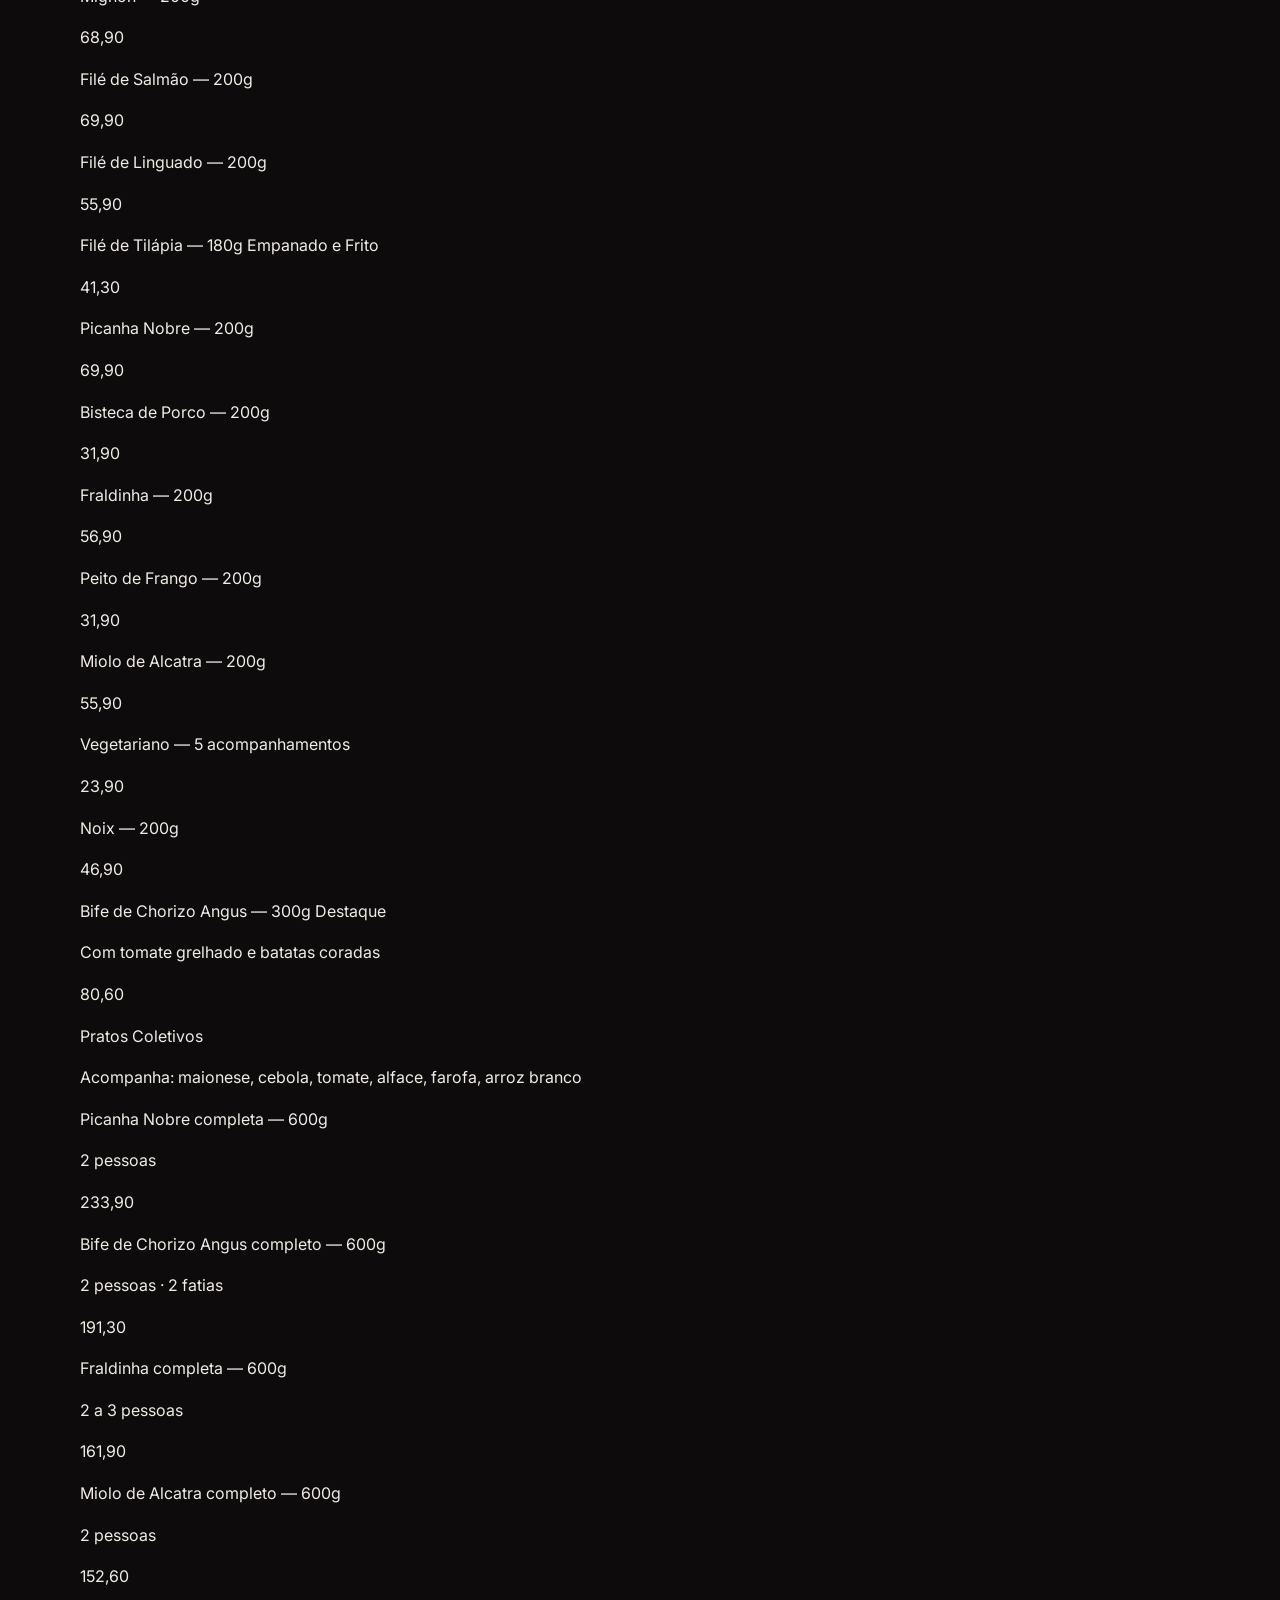
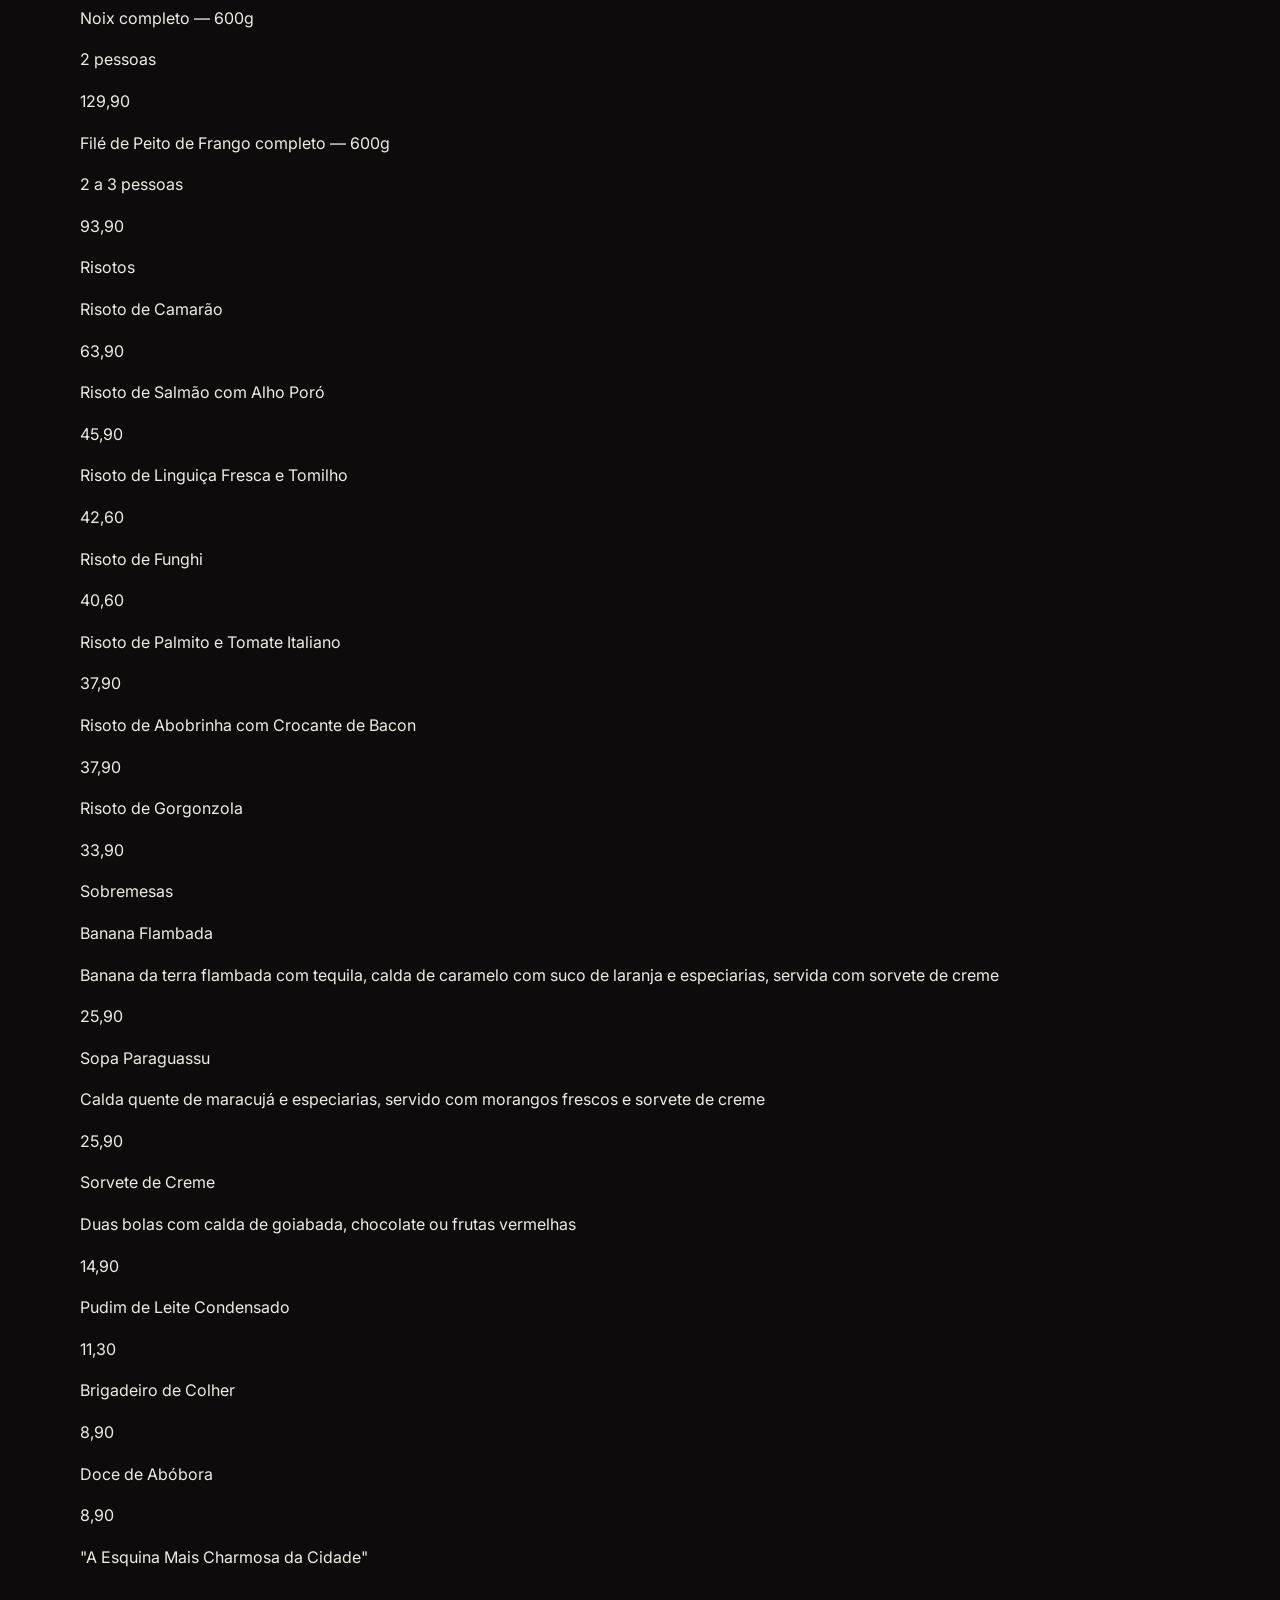
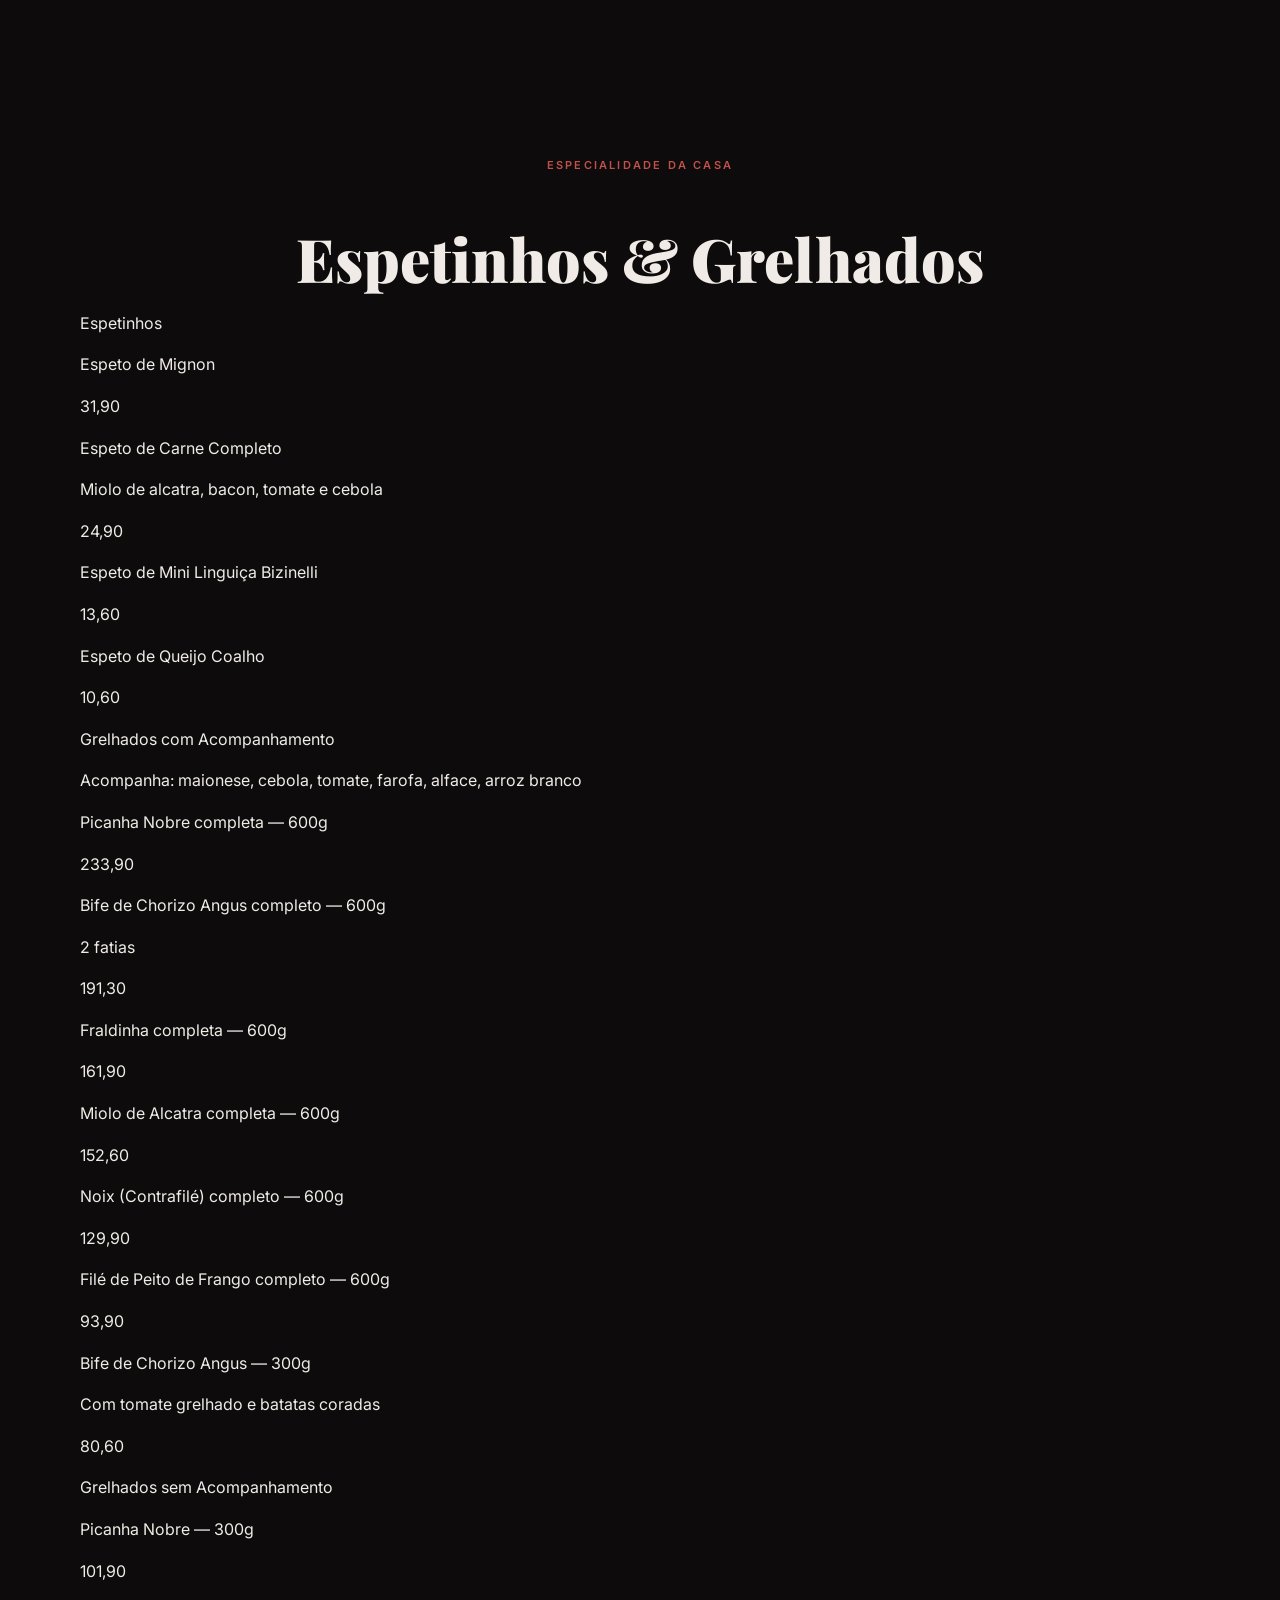
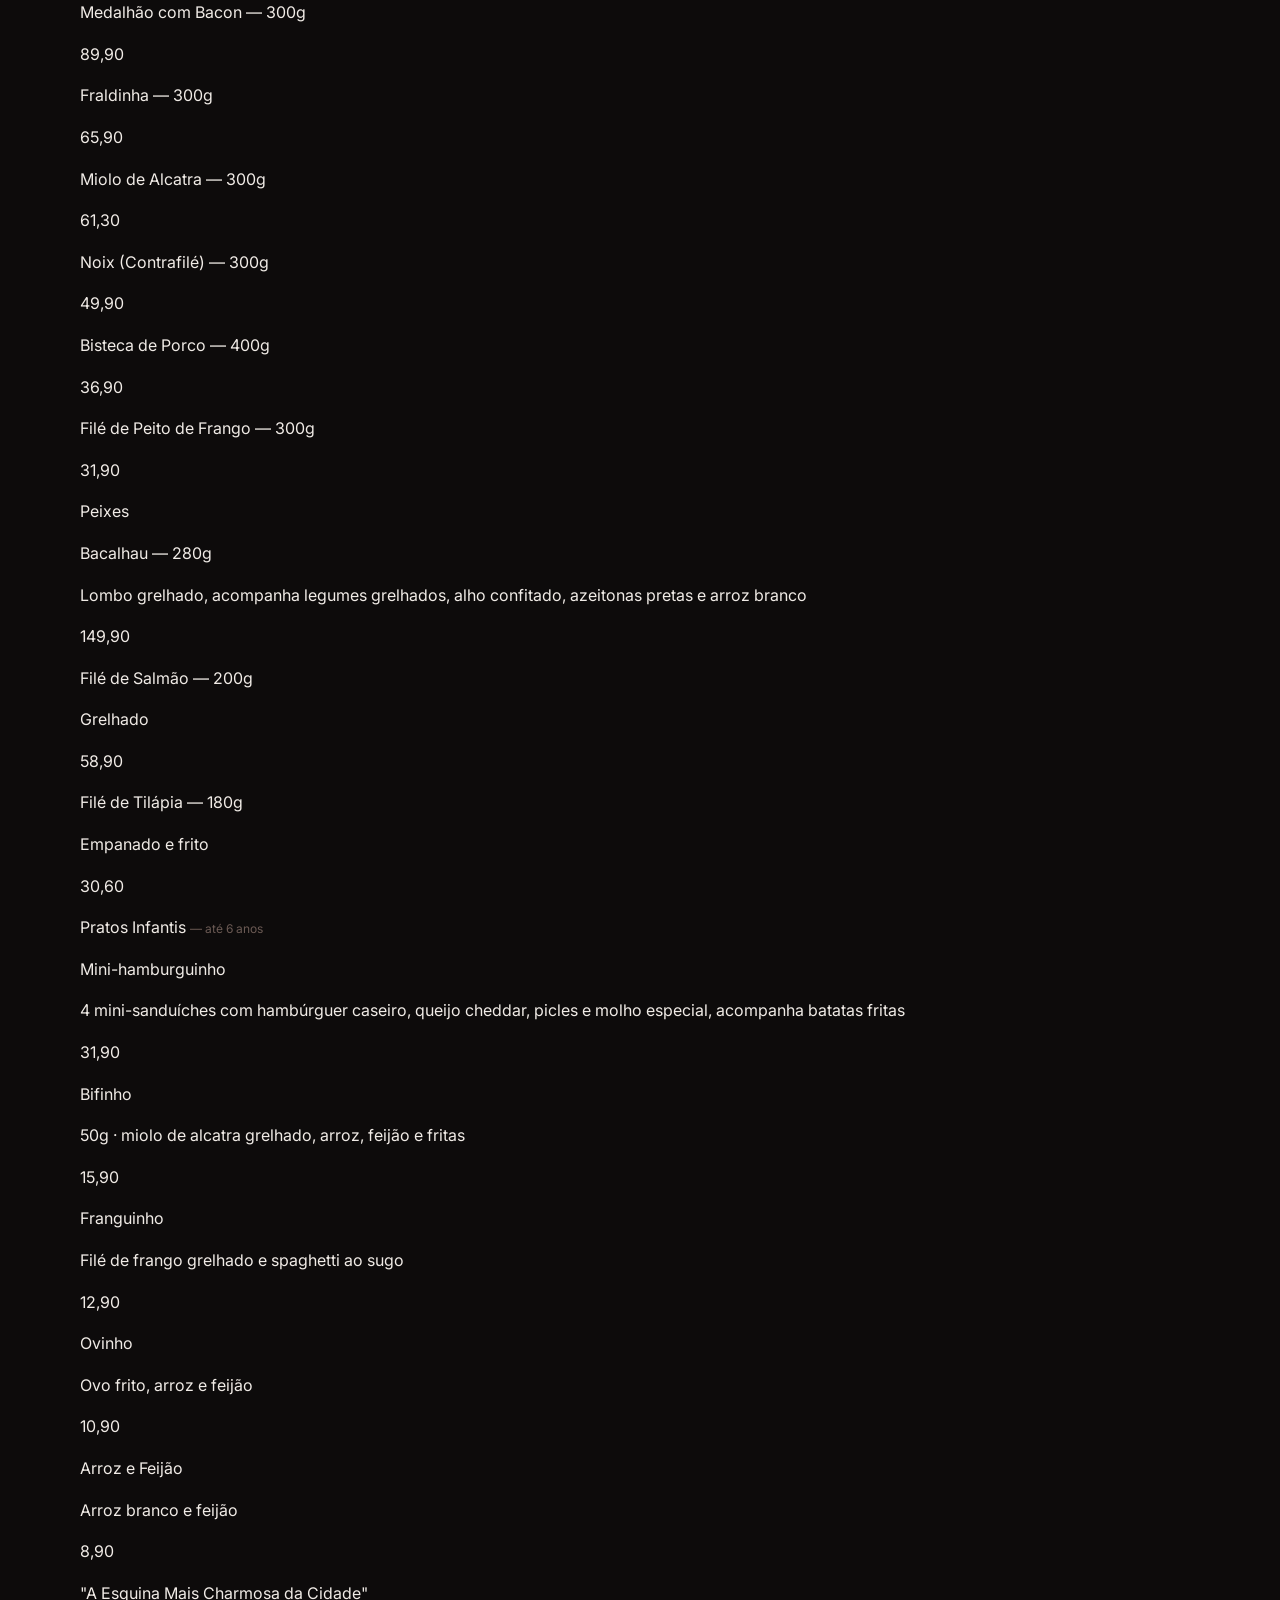
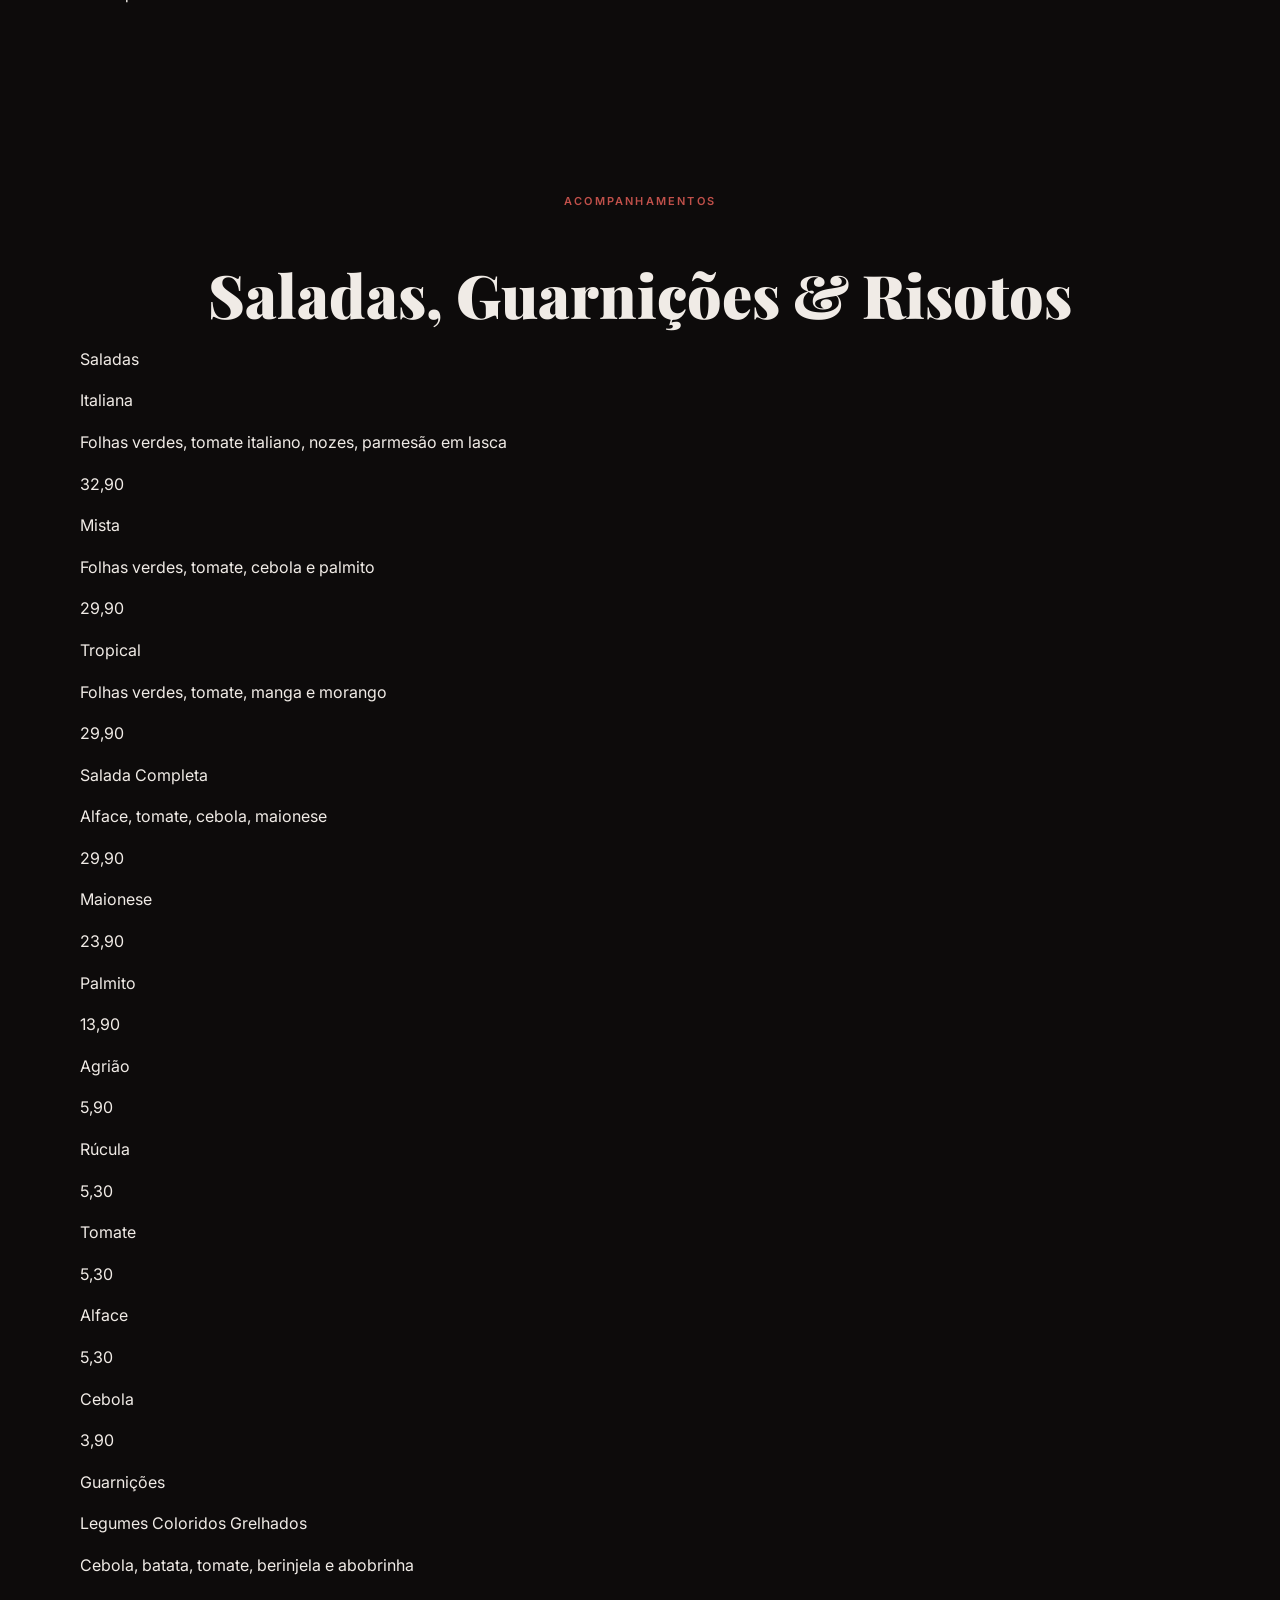
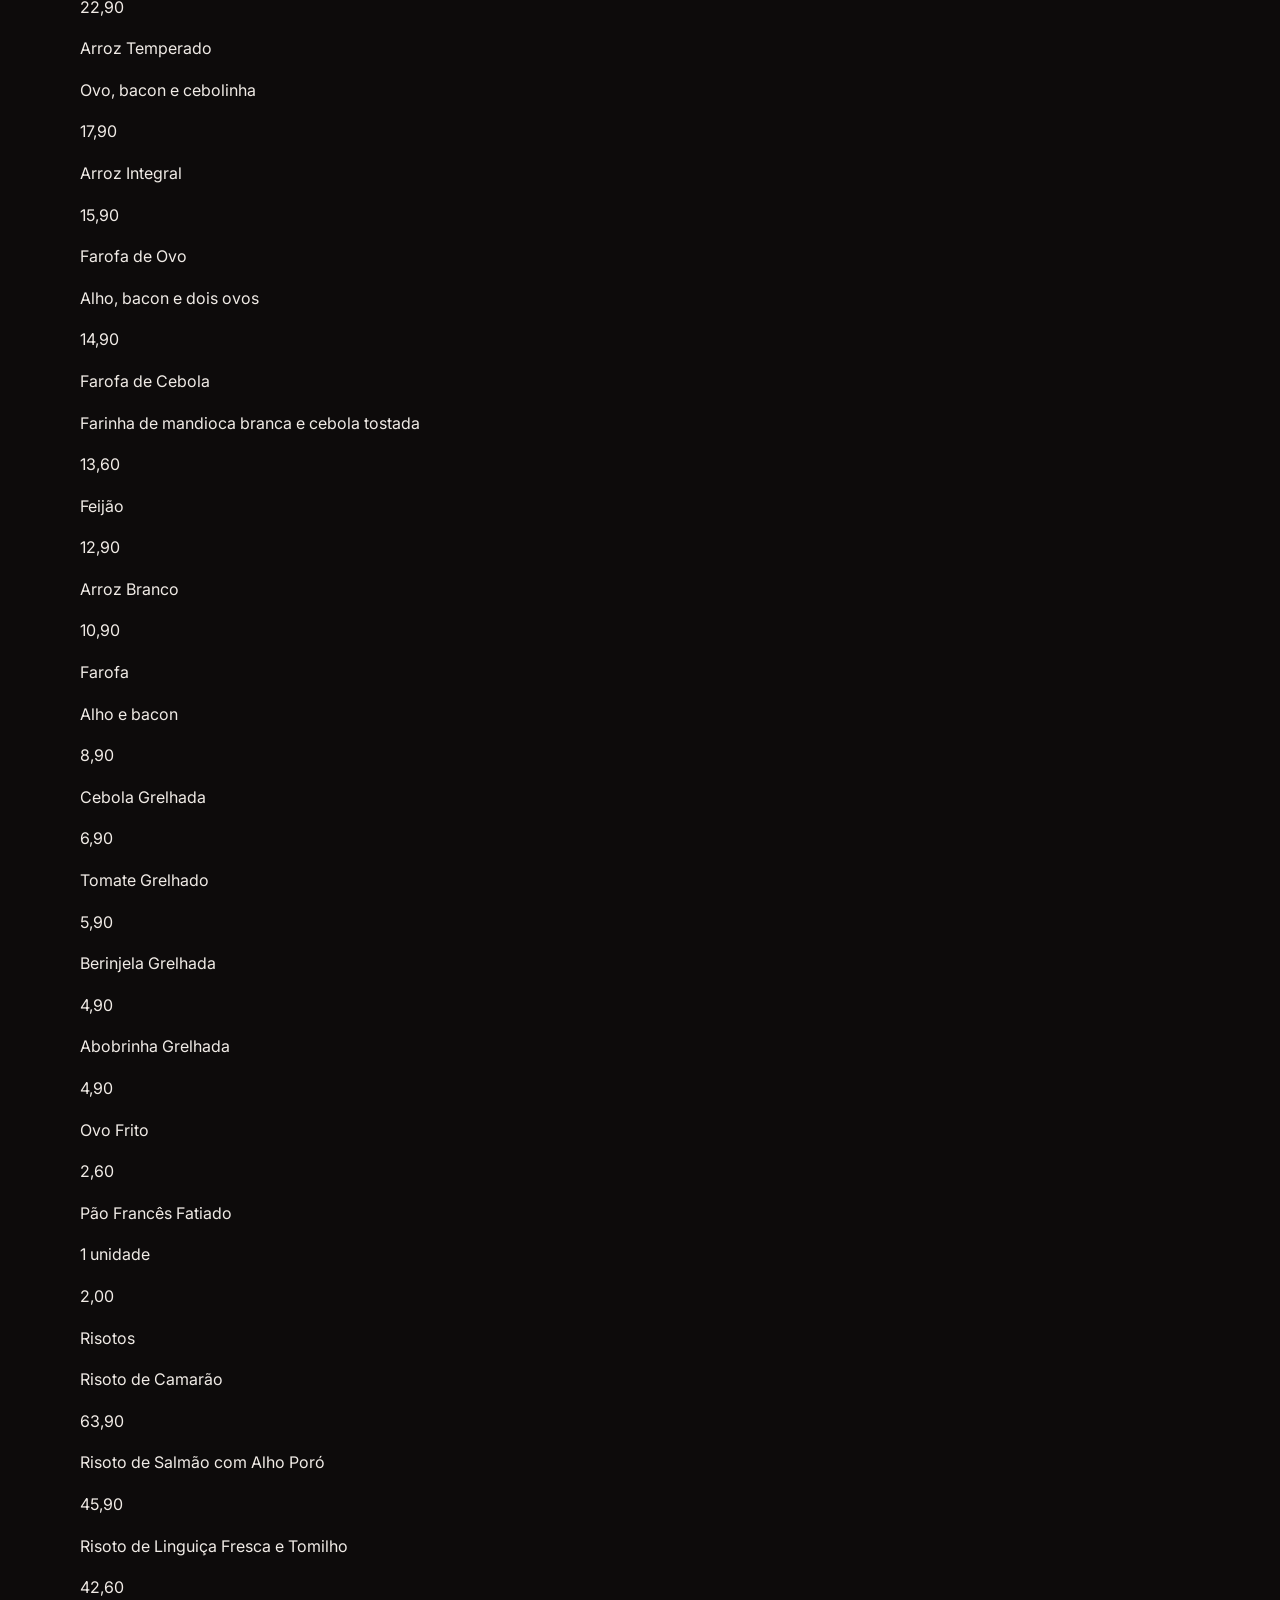
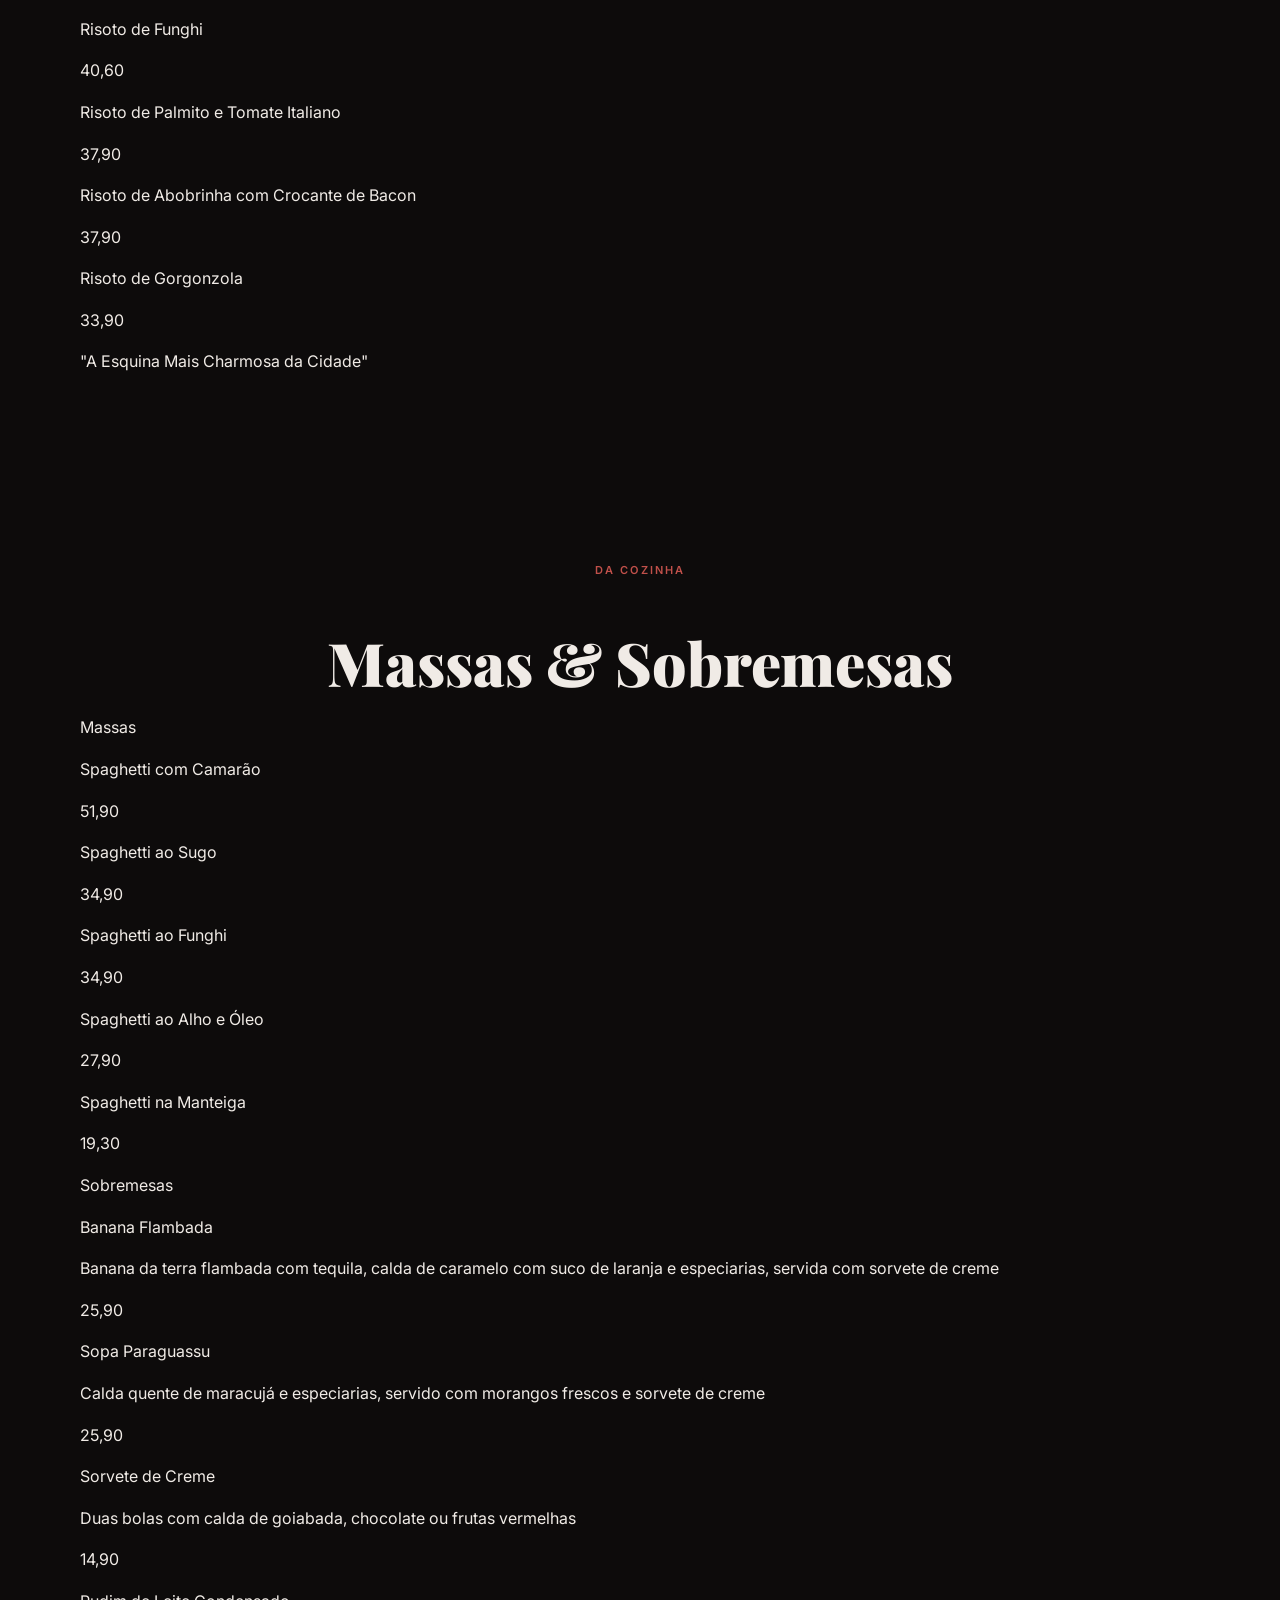
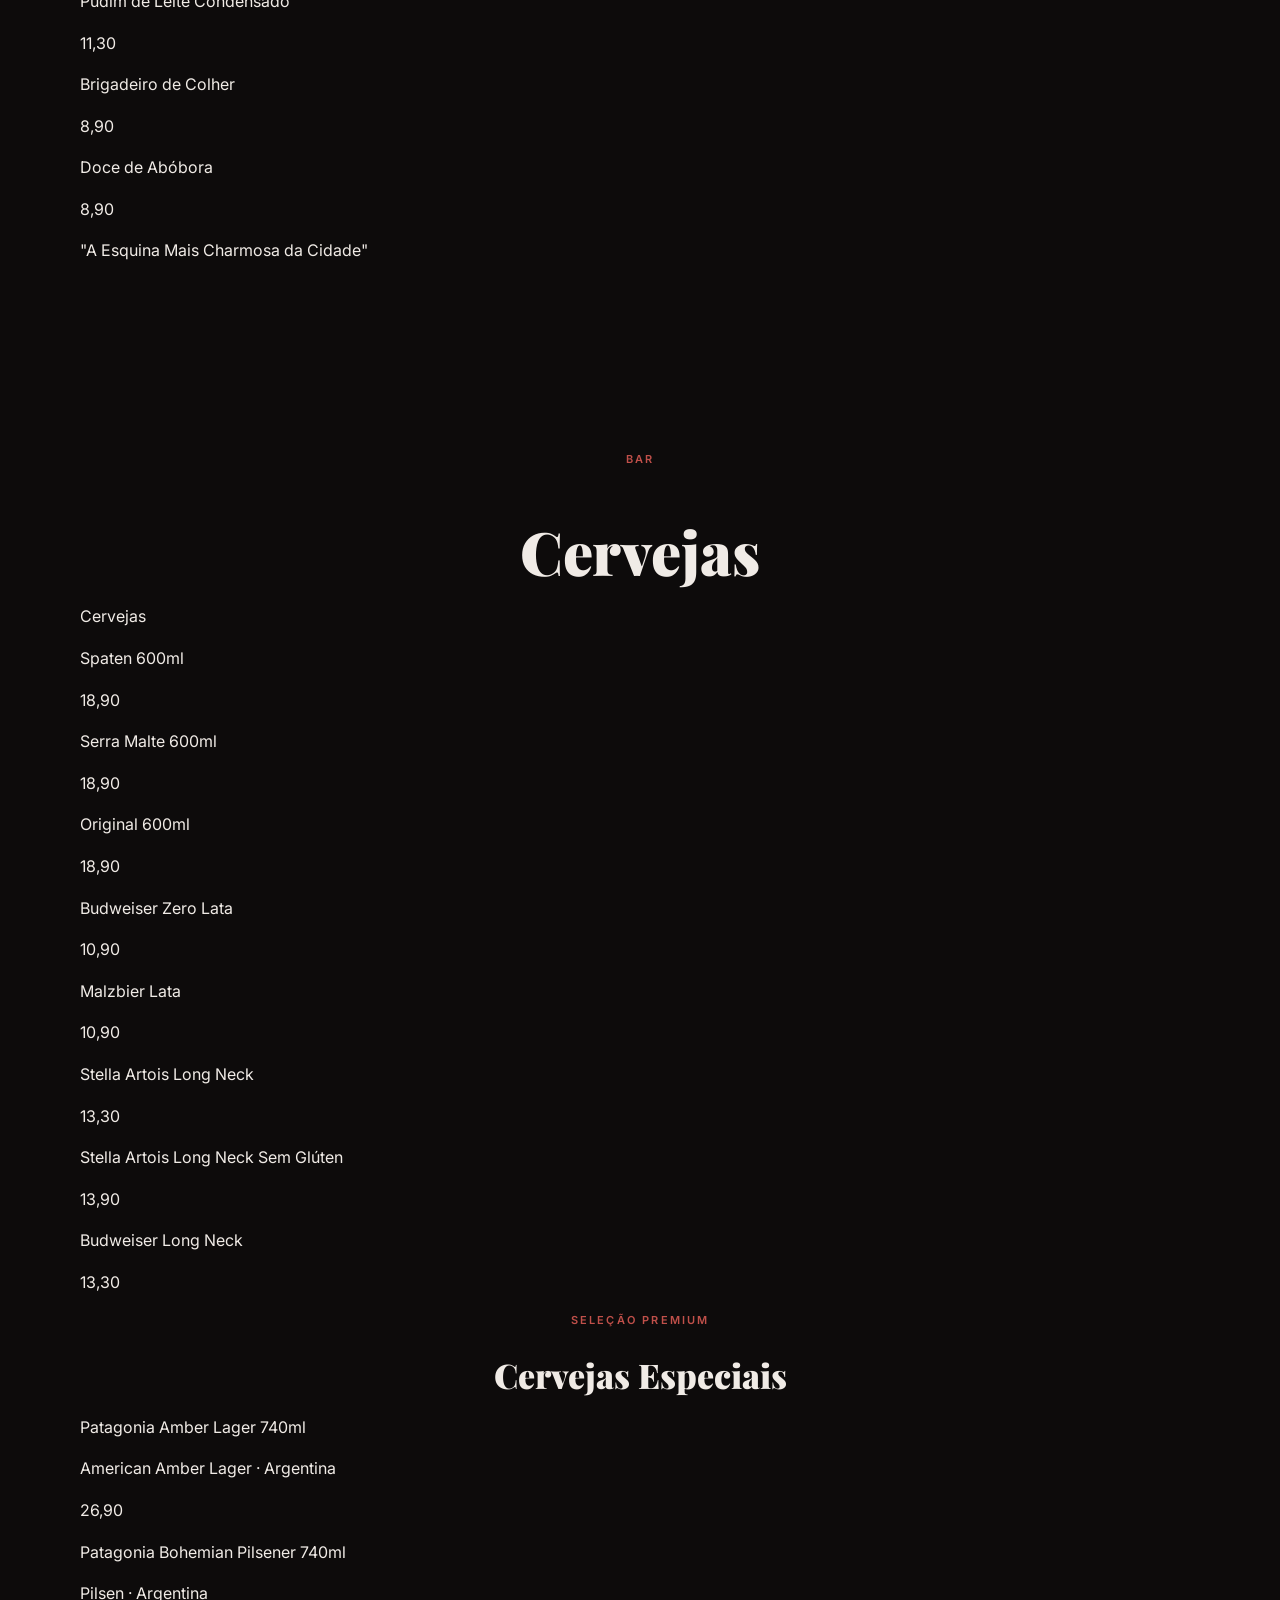
==== commit ee422d0b: "Fix: caminho do css do cardapio" ====
--- a/index.html
+++ b/index.html
@@ -6,6 +6,7 @@
     <meta name="viewport" content="width=device-width, initial-scale=1.0" />
 
     <title>Paraguassu Grelhados — Restaurante no Juvevê, Curitiba | Carnes & Bar</title>
+    <link rel="icon" type="image/png" href="/imagens/favicon.png">
     <meta name="description"
         content="Restaurante especializado em grelhados no bairro Juvevê, Curitiba. Carnes selecionadas na brasa, cervejas especiais e ambiente aconchegante. Reserve sua mesa: (41) 3029-1020." />
     <meta name="keywords"
@@ -504,7 +505,7 @@
     </footer>
 
     <script src="scripts.js"></script>
-    <script src="cardapio/cardapio.js"></script>
+    <script src="./cardapio/cardapio.js"></script>
 
 </body>
 
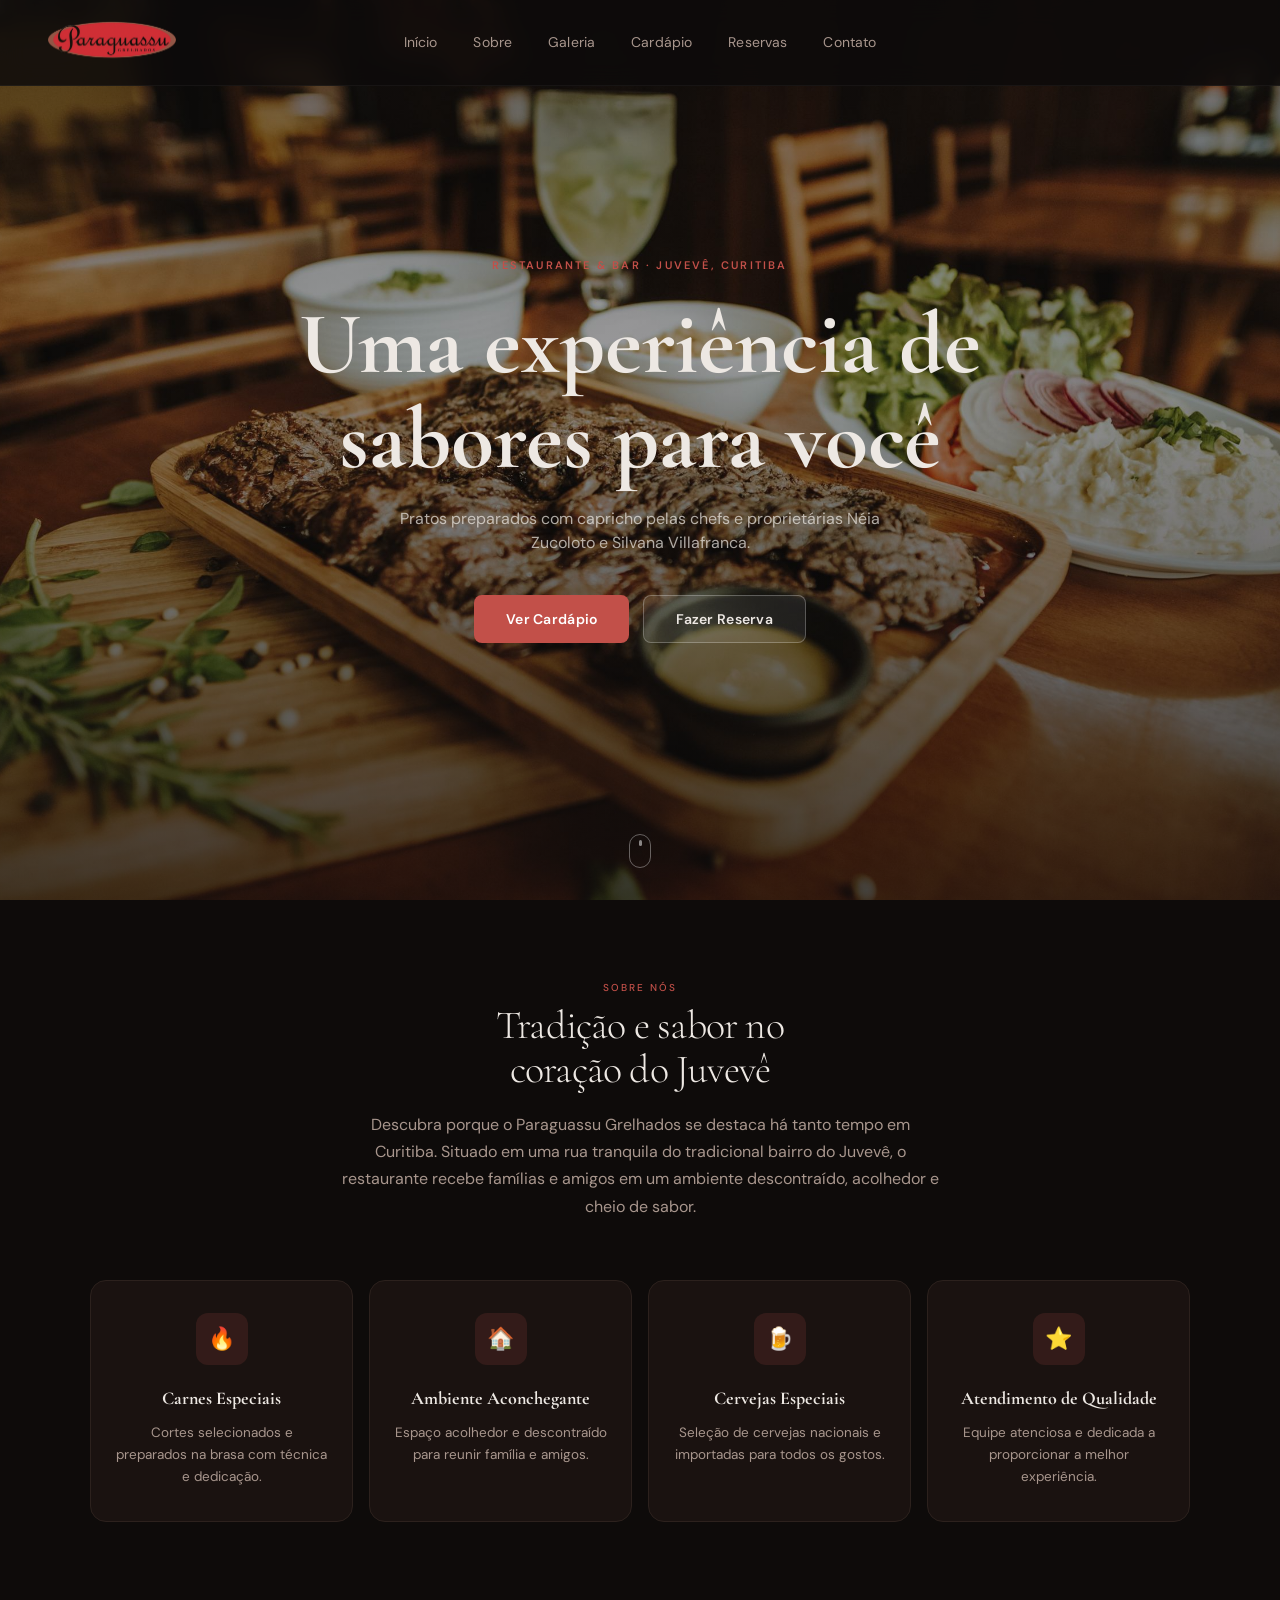
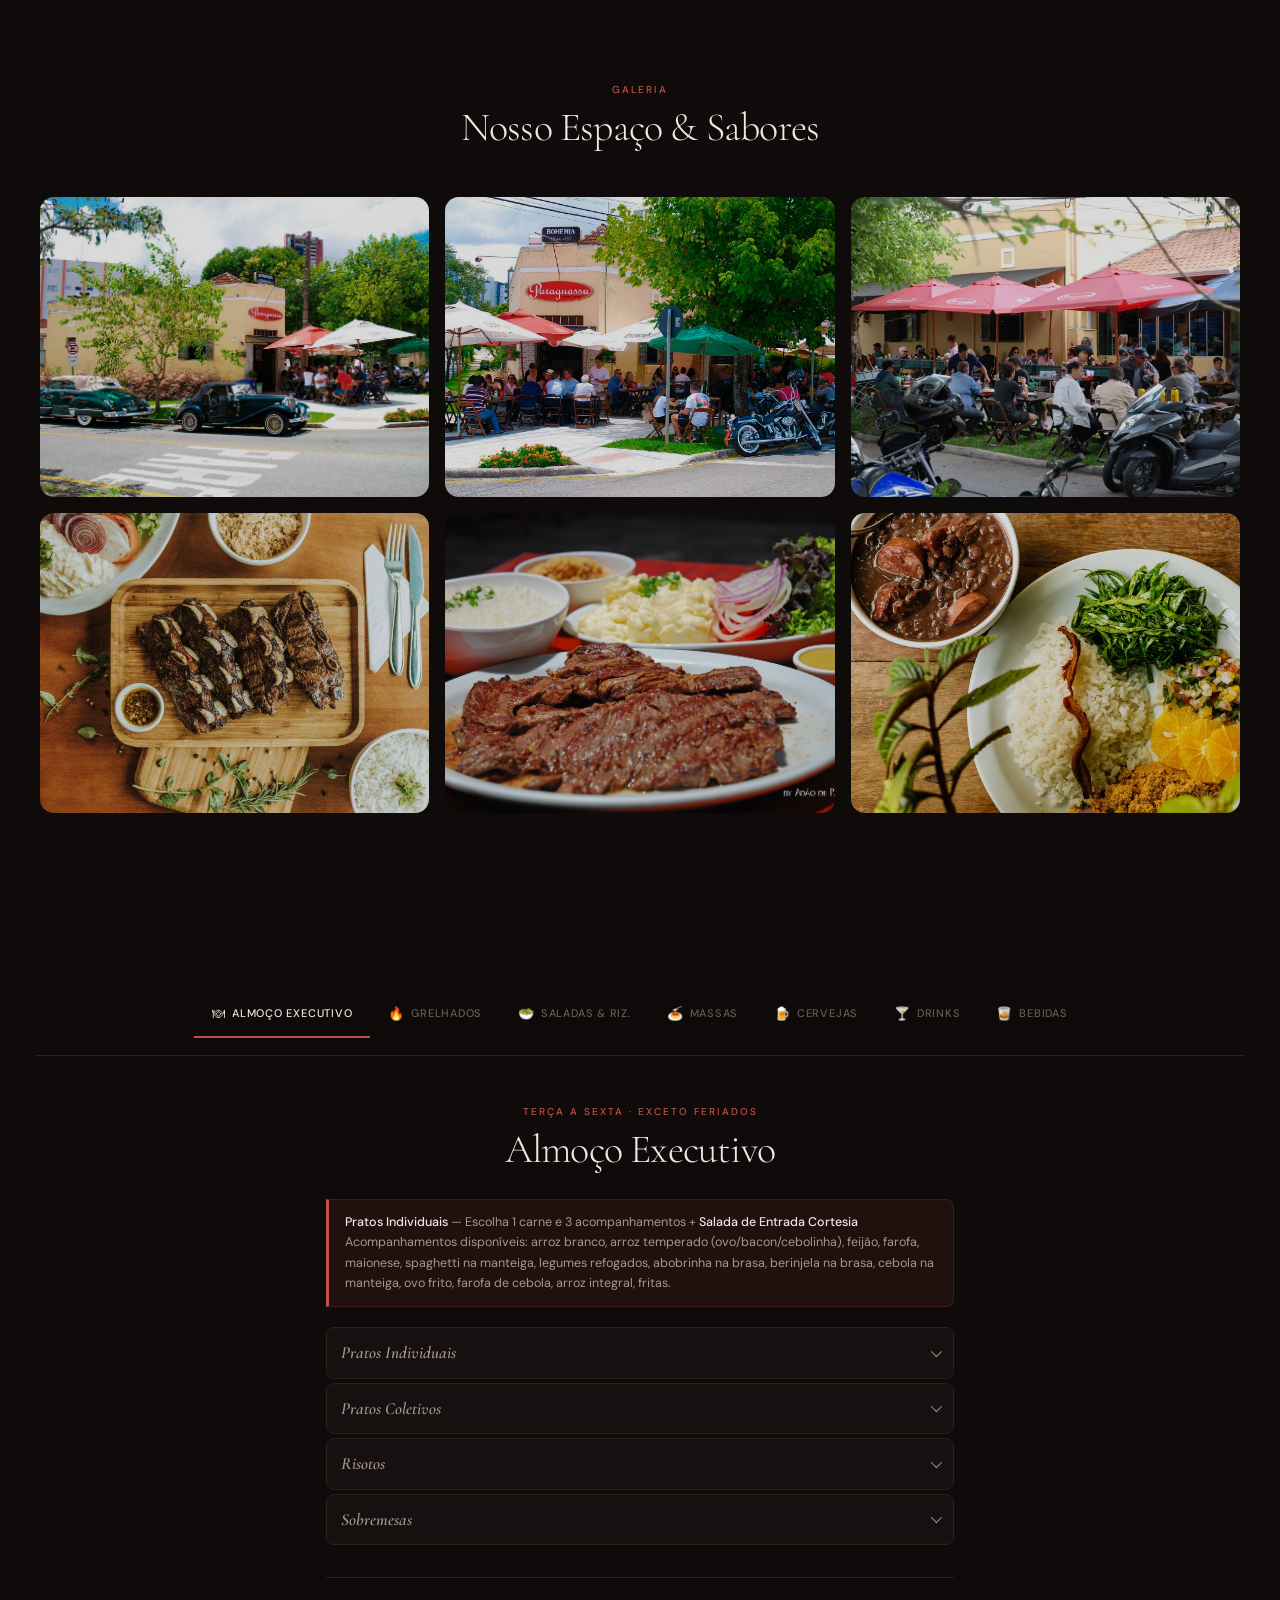
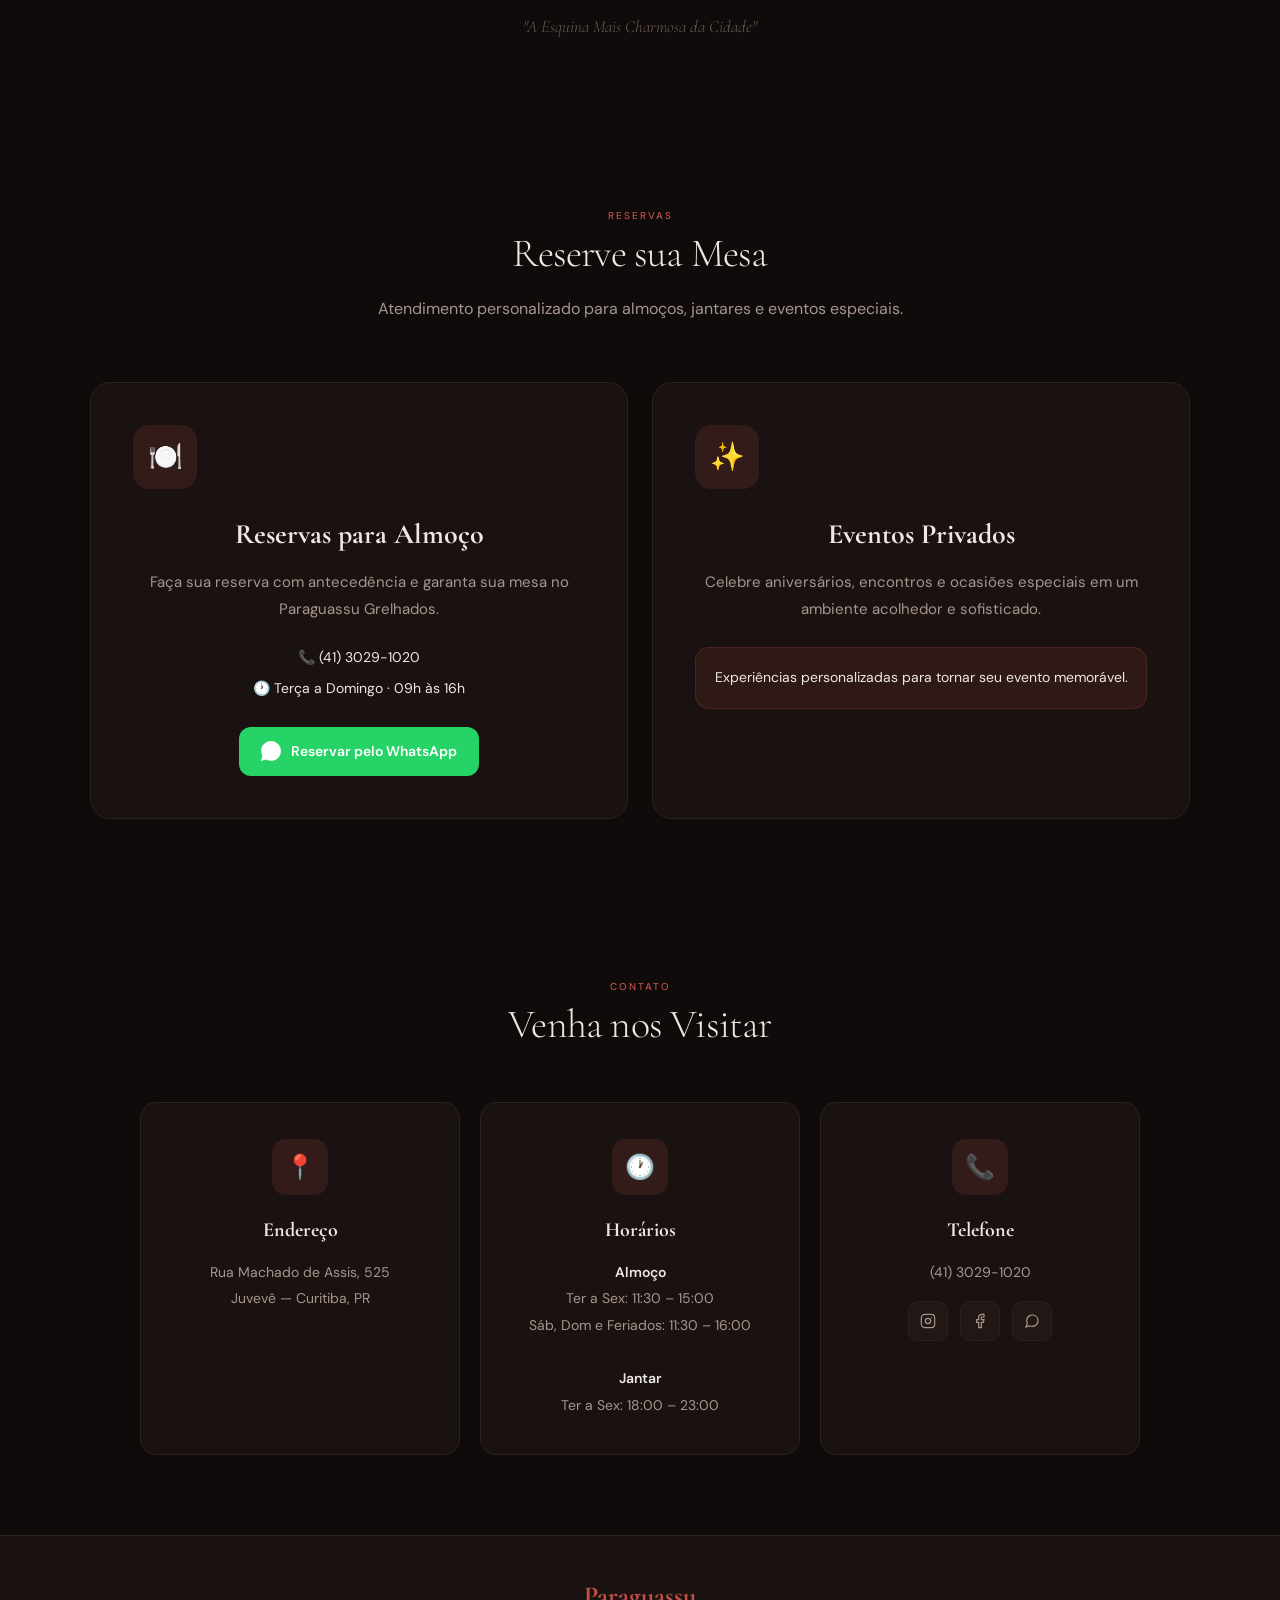
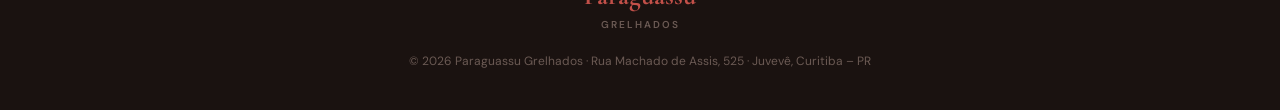
==== commit 594c588e: "Fix: correcao estrutura cardapio" ====
--- a/index.html
+++ b/index.html
@@ -59,6 +59,12 @@
     <link rel="preload" as="image" href="imagens/foto_ambiente_1.webp" fetchpriority="high" />
 
     <link rel="stylesheet" href="styles.css" />
+    <link rel="stylesheet" href="./cardapio/cardapio.css">
+    <link
+        href="https://fonts.googleapis.com/css2?family=Cormorant+Garamond:ital,wght@0,300;0,400;0,600;1,300;1,400&family=DM+Sans:wght@300;400;500&display=swap"
+        rel="stylesheet" />
+    
+
 
     <!-- ═══════════════════════════════════════════════════════
          SCHEMA.ORG — Dados Estruturados JSON-LD
--- a/cardapio/cardapio.css
+++ b/cardapio/cardapio.css
@@ -0,0 +1,427 @@
+/* ─── RESET & VARS ──────────────────────────────── */
+*,
+*::before,
+*::after {
+    box-sizing: border-box;
+    margin: 0;
+    padding: 0;
+}
+
+p {
+    margin: 0;
+}
+
+:root {
+    --bg: #0e0b0a;
+    --surface: #161110;
+    --surface2: #1e1613;
+    --border: #2c211d;
+    --border2: #3a2d28;
+    --red: #c25049;
+    --red-dim: rgba(194, 80, 73, .1);
+    --text: #ede8e3;
+    --text2: #a8968d;
+    --text3: #6b5a54;
+    --serif: 'Cormorant Garamond', Georgia, serif;
+    --sans: 'DM Sans', sans-serif;
+    --ease: cubic-bezier(.4, 0, .2, 1);
+}
+
+html {
+    scroll-behavior: smooth;
+}
+
+body {
+    background: var(--bg);
+    color: var(--text);
+    font-family: var(--sans);
+    font-size: 14px;
+    line-height: 1.5;
+}
+
+/* ─── TAB NAV ───────────────────────────────────── */
+.tab-nav {
+    position: sticky;
+    top: 0;
+    z-index: 100;
+    background: rgba(14, 11, 10, .96);
+    backdrop-filter: blur(16px);
+    border-bottom: 1px solid var(--border);
+    overflow-x: auto;
+    scrollbar-width: none;
+    -webkit-overflow-scrolling: touch;
+}
+
+.tab-nav::-webkit-scrollbar {
+    display: none;
+}
+
+.tab-nav-inner {
+    display: flex;
+    width: max-content;
+    min-width: 100%;
+    justify-content: center;
+    padding: 0 20px;
+}
+
+.tab-btn {
+    display: flex;
+    align-items: center;
+    gap: 6px;
+    padding: 14px 18px;
+    background: none;
+    border: none;
+    font-family: var(--sans);
+    font-size: 11px;
+    font-weight: 500;
+    color: var(--text3);
+    letter-spacing: .07em;
+    text-transform: uppercase;
+    cursor: pointer;
+    white-space: nowrap;
+    border-bottom: 2px solid transparent;
+    margin-bottom: -1px;
+    transition: color .2s var(--ease), border-color .2s var(--ease);
+}
+
+.tab-btn:hover {
+    color: var(--text2);
+}
+
+.tab-btn.active {
+    color: var(--text);
+    border-bottom-color: var(--red);
+}
+
+.tab-icon {
+    font-size: 13px;
+}
+
+/* ─── LAYOUT ────────────────────────────────────── */
+.menu-wrapper {
+    max-width: 740px;
+    margin: 0 auto;
+    padding: 0 20px 0;
+}
+
+/* ─── SECTIONS ──────────────────────────────────── */
+.menu-section {
+    display: none;
+    padding-top: 48px;
+    padding-bottom: 0;
+}
+
+.menu-section.active {
+    display: block;
+}
+
+.section-head {
+    margin-bottom: 28px;
+}
+
+.section-tag {
+    font-size: 10px;
+    letter-spacing: .2em;
+    text-transform: uppercase;
+    color: var(--red);
+    font-weight: 500;
+    margin-bottom: 8px;
+}
+
+.section-title {
+    font-family: var(--serif);
+    font-size: clamp(26px, 4vw, 40px);
+    font-weight: 300;
+    color: var(--text);
+    letter-spacing: -.02em;
+    line-height: 1.1;
+}
+
+.section-note {
+    font-size: 11.5px;
+    color: var(--text3);
+    padding: 10px 14px;
+    font-style: italic;
+}
+
+/* ─── CAT BLOCK ─────────────────────────────────── */
+.cat-block {
+    margin-bottom: 4px;
+}
+
+
+
+.cat-title {
+    display: flex;
+    align-items: center;
+    justify-content: space-between;
+    font-family: var(--serif);
+    font-size: 17px;
+    font-weight: 600;
+    font-style: italic;
+    color: var(--text2);
+    padding: 12px 14px;
+    background: var(--surface);
+    border: 1px solid var(--border);
+    border-radius: 8px;
+    cursor: pointer;
+    user-select: none;
+    transition: background .18s var(--ease), border-color .18s var(--ease), color .18s var(--ease);
+    list-style: none;
+}
+
+.cat-title:hover {
+    background: var(--surface2);
+    color: var(--text);
+    border-color: var(--border2);
+}
+
+.cat-title.open {
+    border-radius: 8px 8px 0 0;
+    border-bottom: none;
+    color: var(--text);
+}
+
+.cat-title.open:hover {
+    background: var(--surface);
+    border-color: var(--border);
+}
+
+/* Chevron */
+.cat-title::after {
+    content: '';
+    width: 8px;
+    height: 8px;
+    border-right: 1.5px solid currentColor;
+    border-bottom: 1.5px solid currentColor;
+    transform: rotate(45deg) translateY(-2px);
+    transition: transform .25s var(--ease);
+    flex-shrink: 0;
+}
+
+.cat-title.open::after {
+    transform: rotate(-135deg) translateY(-2px);
+}
+
+/* ─── COLLAPSIBLE BODY ──────────────────────────── */
+/* CRITICAL: NO display:none here — only max-height controls visibility */
+.cat-body {
+    overflow: hidden;
+    max-height: 0;
+    transition: max-height .35s var(--ease);
+
+}
+
+.cat-body.open{
+    border: 1px solid var(--border);
+    border-top: none;
+    border-radius: 0 0 8px 8px;
+}
+
+/* ─── ITEM ROW ──────────────────────────────────── */
+.item {
+    display: flex;
+    align-items: baseline;
+    justify-content: space-between;
+    gap: 12px;
+    padding: 10px 14px;
+    border-bottom: 1px solid var(--border);
+    transition: background .12s;
+}
+
+.item:last-child {
+    border-bottom: none;
+}
+
+.item:hover {
+    background: var(--red-dim);
+}
+
+.item-left {
+    flex: 1;
+    min-width: 0;
+}
+
+.item-code {
+    font-size: 9.5px;
+    color: var(--text3);
+    letter-spacing: .06em;
+    margin-bottom: 1px;
+}
+
+.item-name {
+    font-family: var(--serif);
+    font-size: 15px;
+    font-weight: 400;
+    color: var(--text);
+    line-height: 1.25;
+}
+
+.item-name strong {
+    font-weight: 600;
+}
+
+.item-desc {
+    font-size: 11.5px;
+    color: var(--text3);
+    margin-top: 2px;
+    line-height: 1.45;
+}
+
+.item-price {
+    font-family: var(--serif);
+    font-size: 14px;
+    font-weight: 400;
+    color: var(--text2);
+    white-space: nowrap;
+    flex-shrink: 0;
+}
+
+.item-badge {
+    display: inline-flex;
+    align-items: center;
+    font-size: 8.5px;
+    letter-spacing: .08em;
+    text-transform: uppercase;
+    color: var(--red);
+    border: 1px solid rgba(194, 80, 73, .3);
+    padding: 1px 6px;
+    border-radius: 99px;
+    margin-left: 6px;
+    vertical-align: middle;
+}
+
+/* ─── EXECUTIVO NOTE ────────────────────────────── */
+.executivo-note {
+    border: 1px solid rgba(194, 80, 73, .18);
+    border-left: 3px solid var(--red);
+    border-radius: 0 8px 8px 0;
+    padding: 12px 16px;
+    margin-bottom: 20px;
+    background: var(--red-dim);
+    font-size: 12.5px;
+    color: var(--text2);
+    line-height: 1.65;
+}
+
+.executivo-note strong {
+    color: var(--text);
+    font-weight: 500;
+}
+
+/* ─── BEER CARDS ────────────────────────────────── */
+.beer-card {
+    border: 1px solid var(--border);
+    border-radius: 8px;
+    margin-bottom: 6px;
+    background: var(--surface);
+    overflow: hidden;
+    transition: border-color .2s;
+}
+
+.beer-card:hover {
+    border-color: var(--border2);
+}
+
+.beer-header {
+    display: flex;
+    align-items: center;
+    justify-content: space-between;
+    gap: 12px;
+    padding: 12px 16px;
+}
+
+.beer-name {
+    font-family: var(--serif);
+    font-size: 15px;
+    font-weight: 600;
+    color: var(--text);
+}
+
+.beer-style {
+    font-size: 10px;
+    letter-spacing: .06em;
+    color: var(--red);
+    text-transform: uppercase;
+    margin-top: 2px;
+}
+
+.beer-price {
+    font-family: var(--serif);
+    font-size: 16px;
+    font-weight: 300;
+    color: var(--text2);
+    white-space: nowrap;
+}
+
+/* ─── DRINKS GRID ───────────────────────────────── */
+.drinks-grid {
+    display: grid;
+    grid-template-columns: 1fr 1fr;
+    gap: 1px;
+    background: var(--border);
+    border: 1px solid var(--border);
+    border-radius: 8px;
+    overflow: hidden;
+    margin-bottom: 20px;
+}
+
+.drink-item {
+    background: var(--surface);
+    padding: 12px 14px;
+    transition: background .12s;
+}
+
+.drink-item:hover {
+    background: var(--surface2);
+}
+
+.drink-item-name {
+    font-family: var(--serif);
+    font-size: 14px;
+    font-weight: 500;
+    color: var(--text);
+}
+
+.drink-item-desc {
+    font-size: 11px;
+    color: var(--text3);
+    margin-top: 3px;
+    line-height: 1.4;
+}
+
+.drink-item-price {
+    font-family: var(--serif);
+    font-size: 13px;
+    color: var(--red);
+    margin-top: 6px;
+}
+
+/* ─── MOTTO ─────────────────────────────────────── */
+.motto {
+    text-align: center;
+    font-family: var(--serif);
+    font-style: italic;
+    font-weight: 300;
+    font-size: 17px;
+    color: var(--text3);
+    padding: 36px 0 8px;
+    border-top: 1px solid var(--border);
+    margin-top: 32px;
+}
+
+/* ─── RESPONSIVE ─────────────────────────────────── */
+@media (max-width: 560px) {
+    .drinks-grid {
+        grid-template-columns: 1fr;
+    }
+
+    .tab-nav-inner {
+        justify-content: flex-start;
+    }
+
+    .tab-btn {
+        padding: 12px 12px;
+        font-size: 10px;
+    }
+}
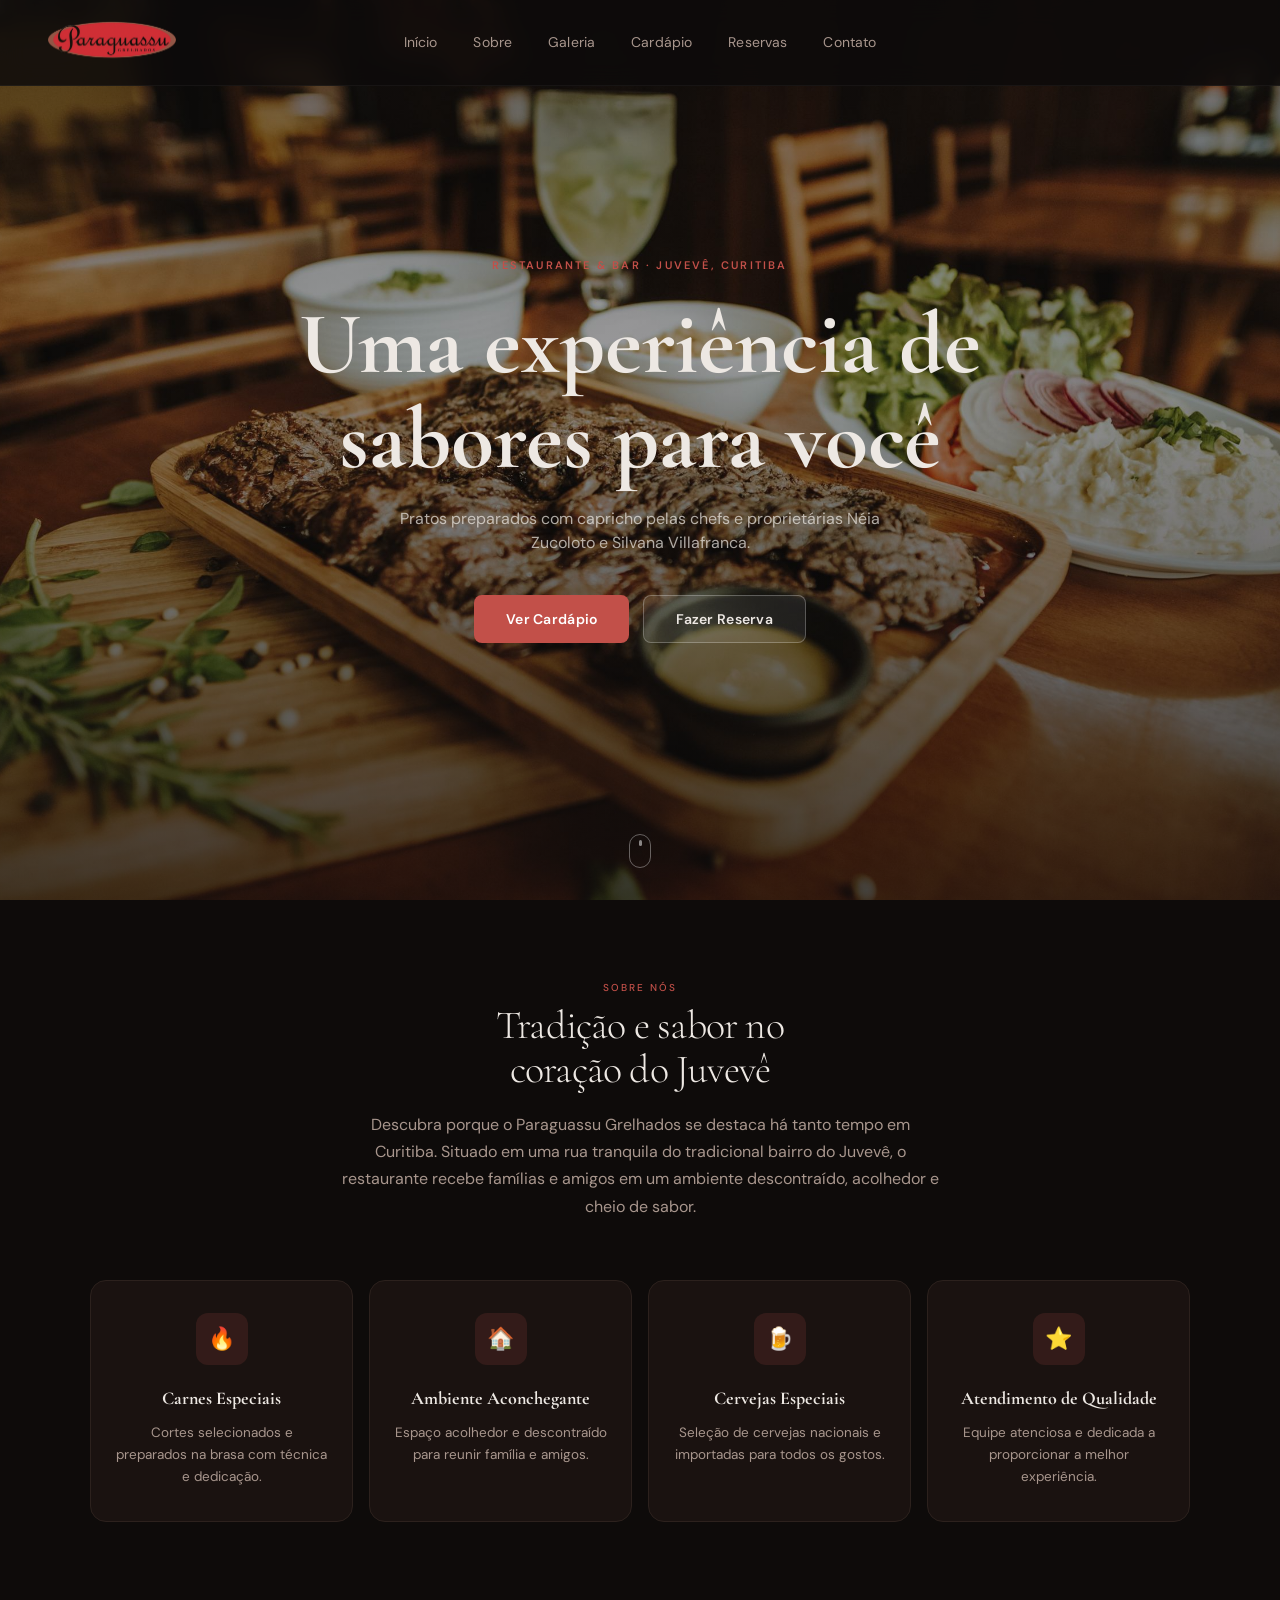
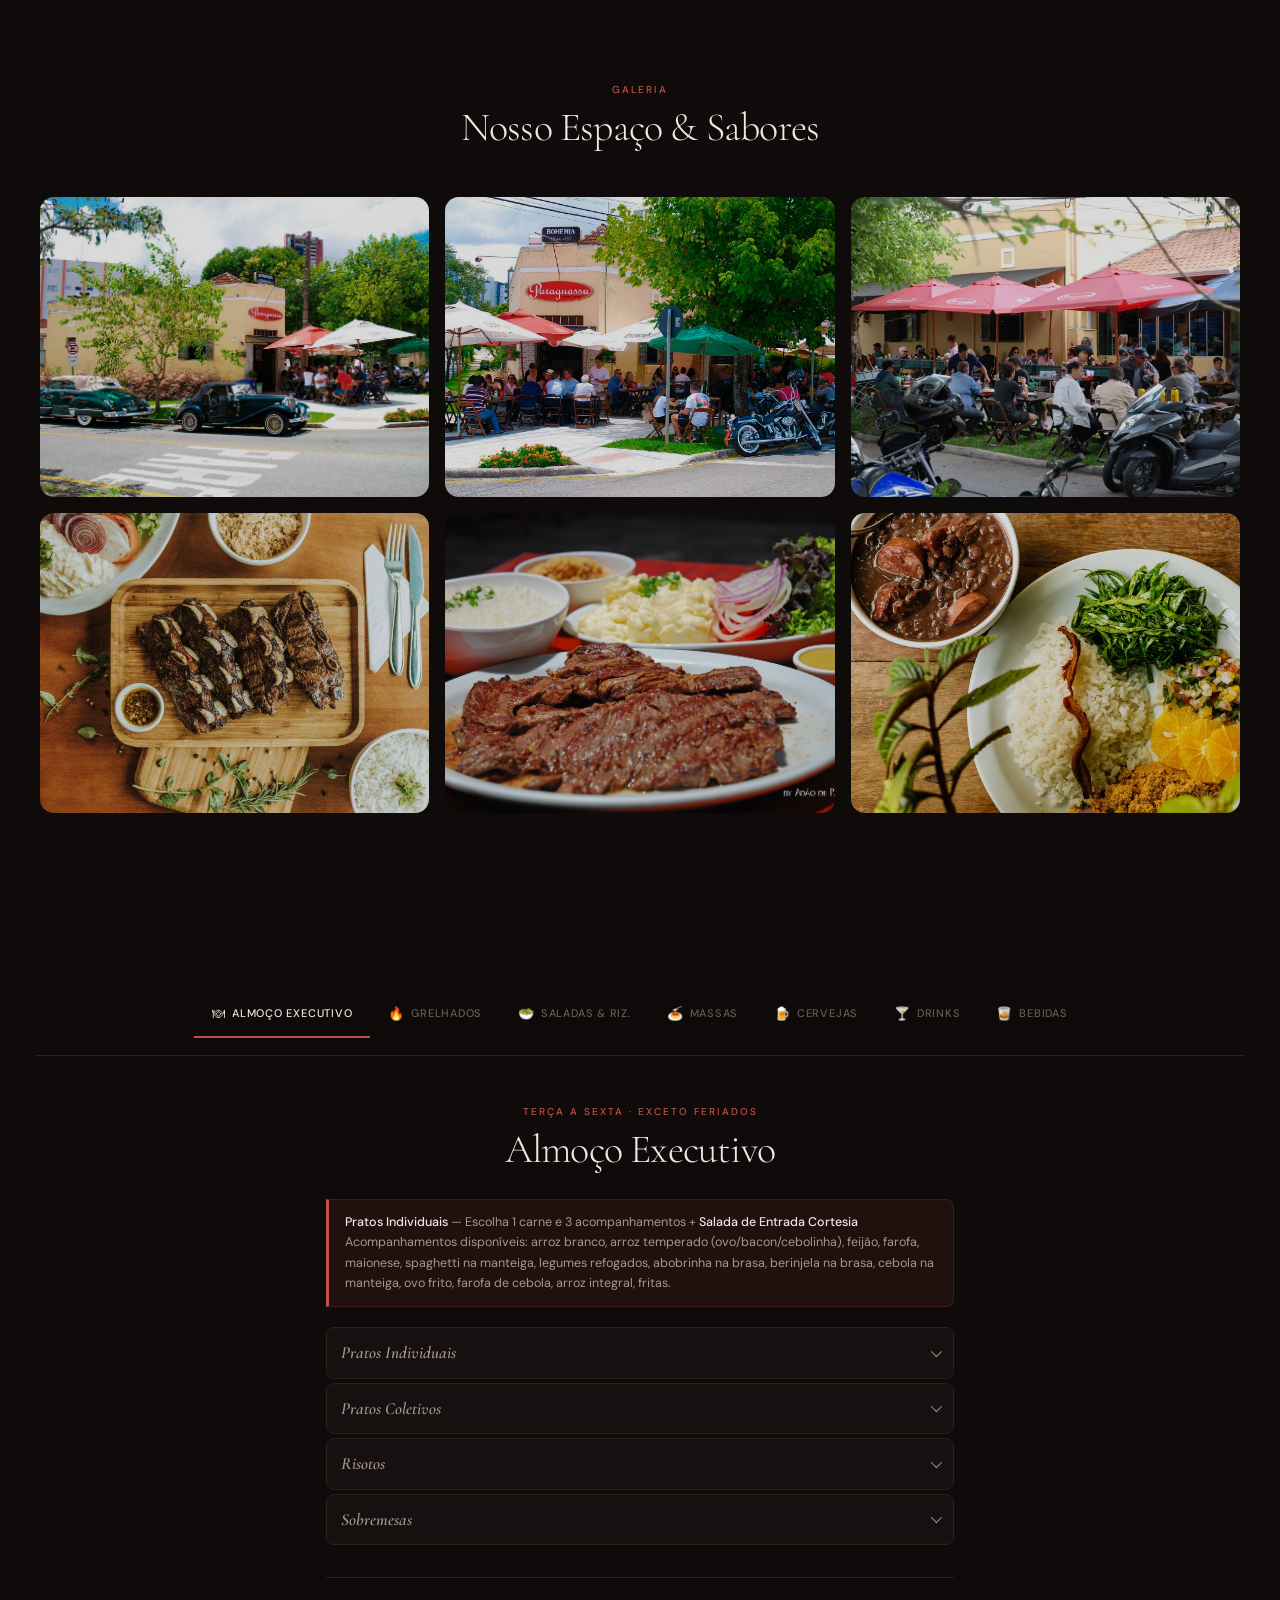
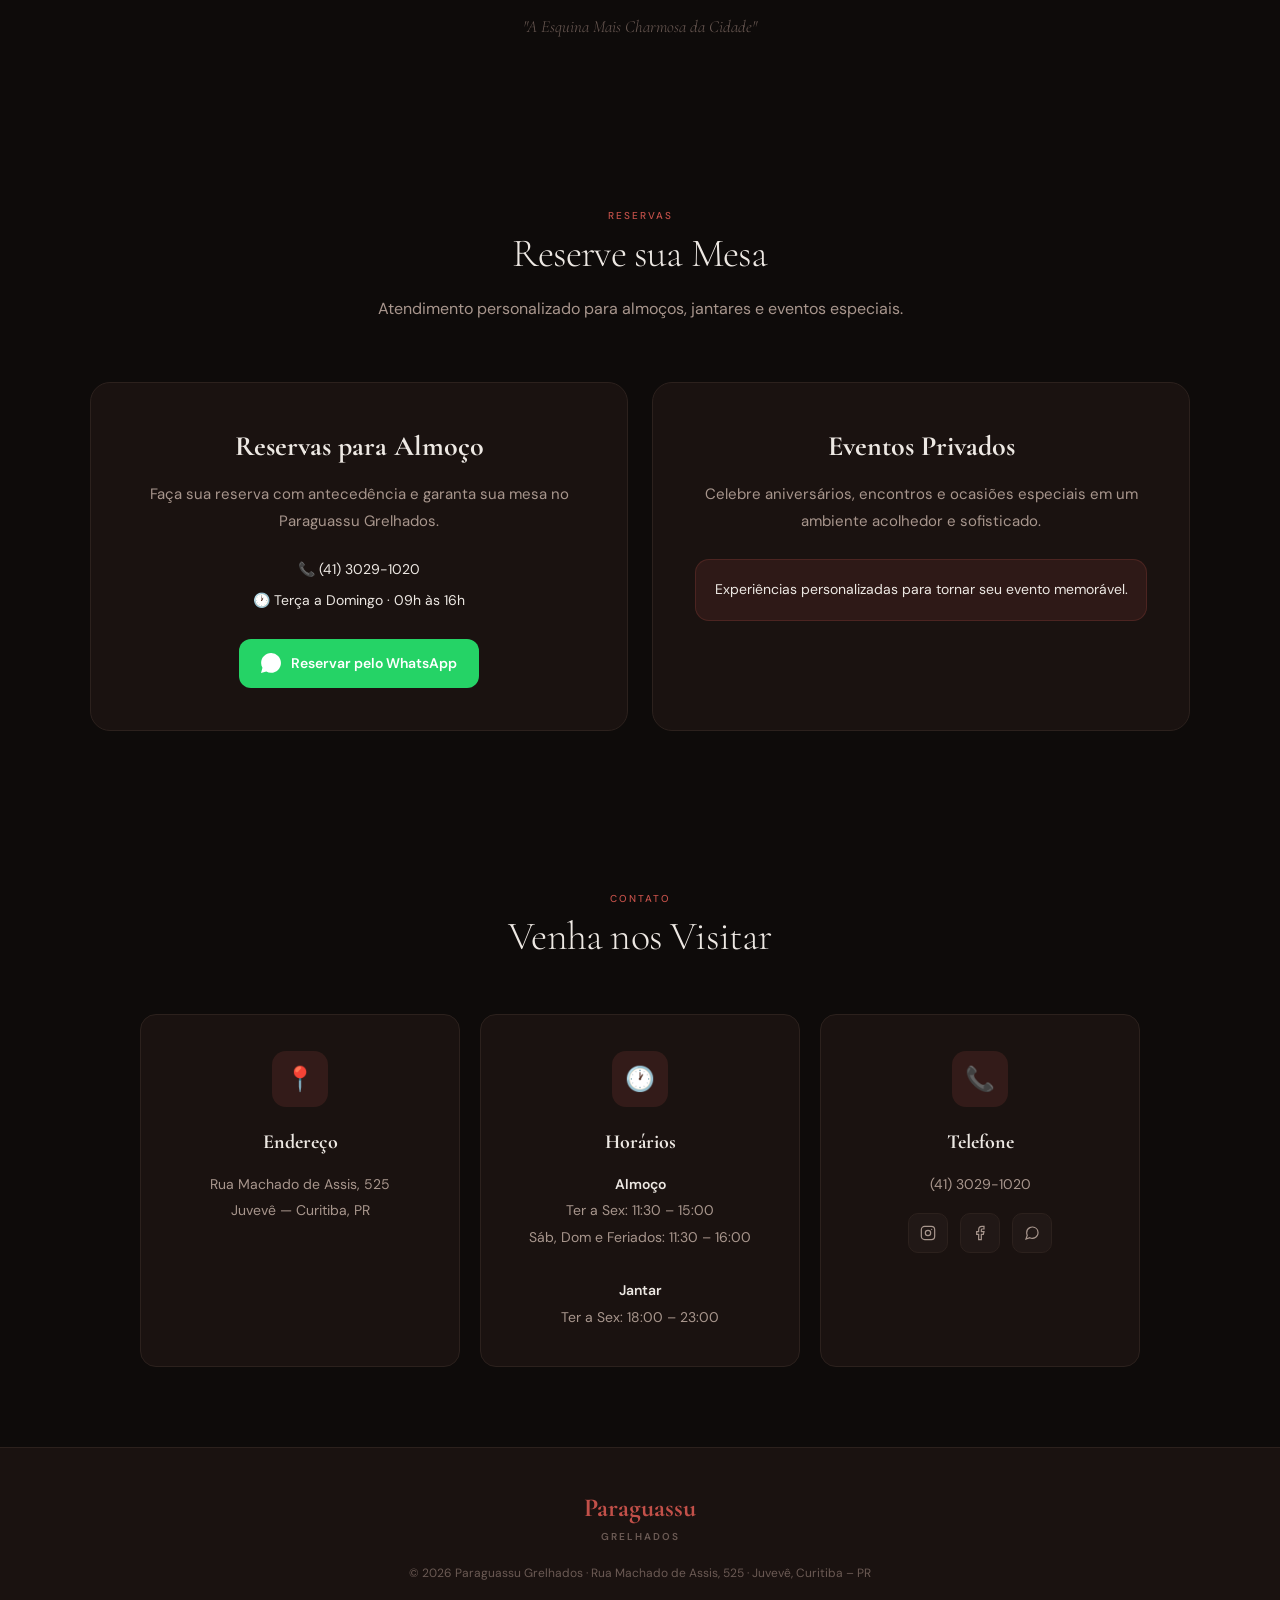
==== commit dd4d835b: "Fix: remocao dos emojis na area de reserve seu sua mesa" ====
--- a/index.html
+++ b/index.html
@@ -407,7 +407,6 @@
         <div class="reservas-wrapper reveal">
 
             <div class="reserva-card">
-                <div class="reserva-icon" aria-hidden="true">🍽️</div>
                 <h3>Reservas para Almoço</h3>
                 <p>Faça sua reserva com antecedência e garanta sua mesa no Paraguassu Grelhados.</p>
                 <div class="reserva-info">
@@ -426,7 +425,6 @@
             </div>
 
             <div class="reserva-card">
-                <div class="reserva-icon" aria-hidden="true">✨</div>
                 <h3>Eventos Privados</h3>
                 <p>Celebre aniversários, encontros e ocasiões especiais em um ambiente acolhedor e sofisticado.</p>
                 <div class="evento-highlight">
